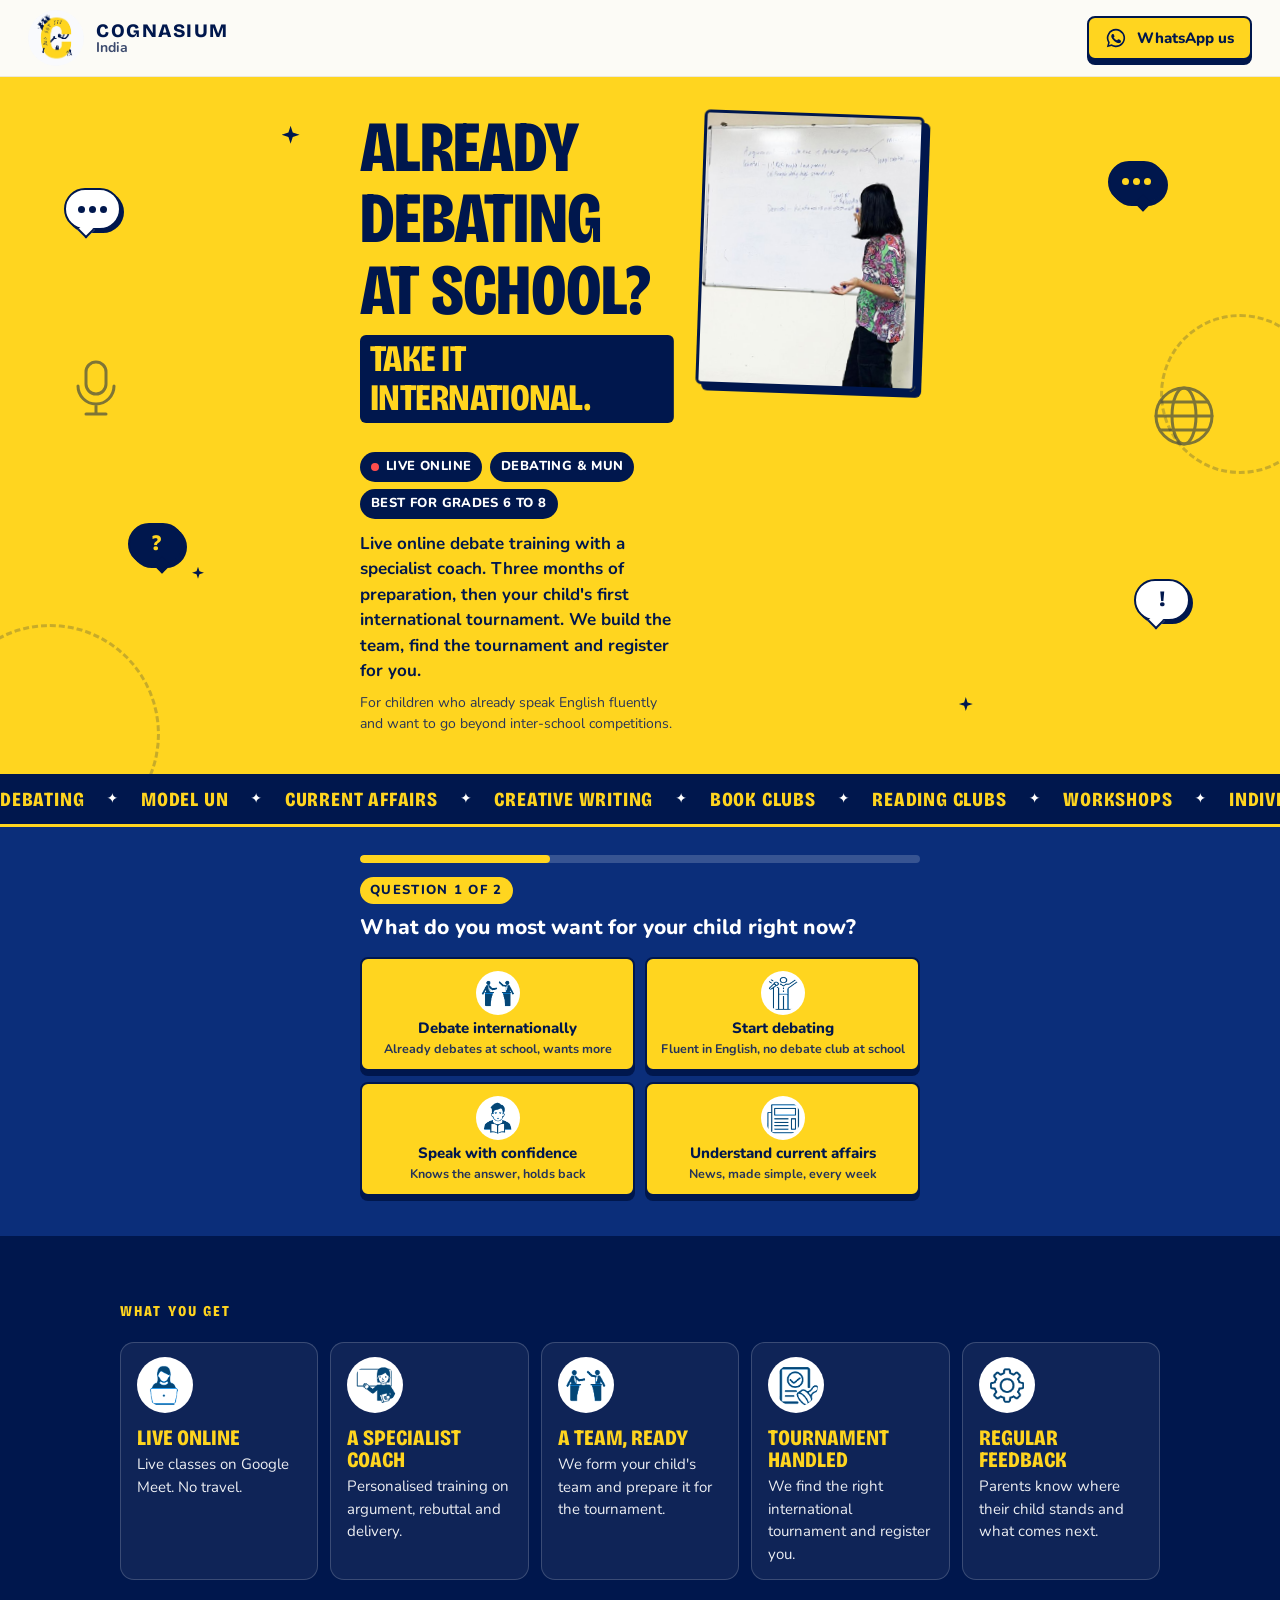
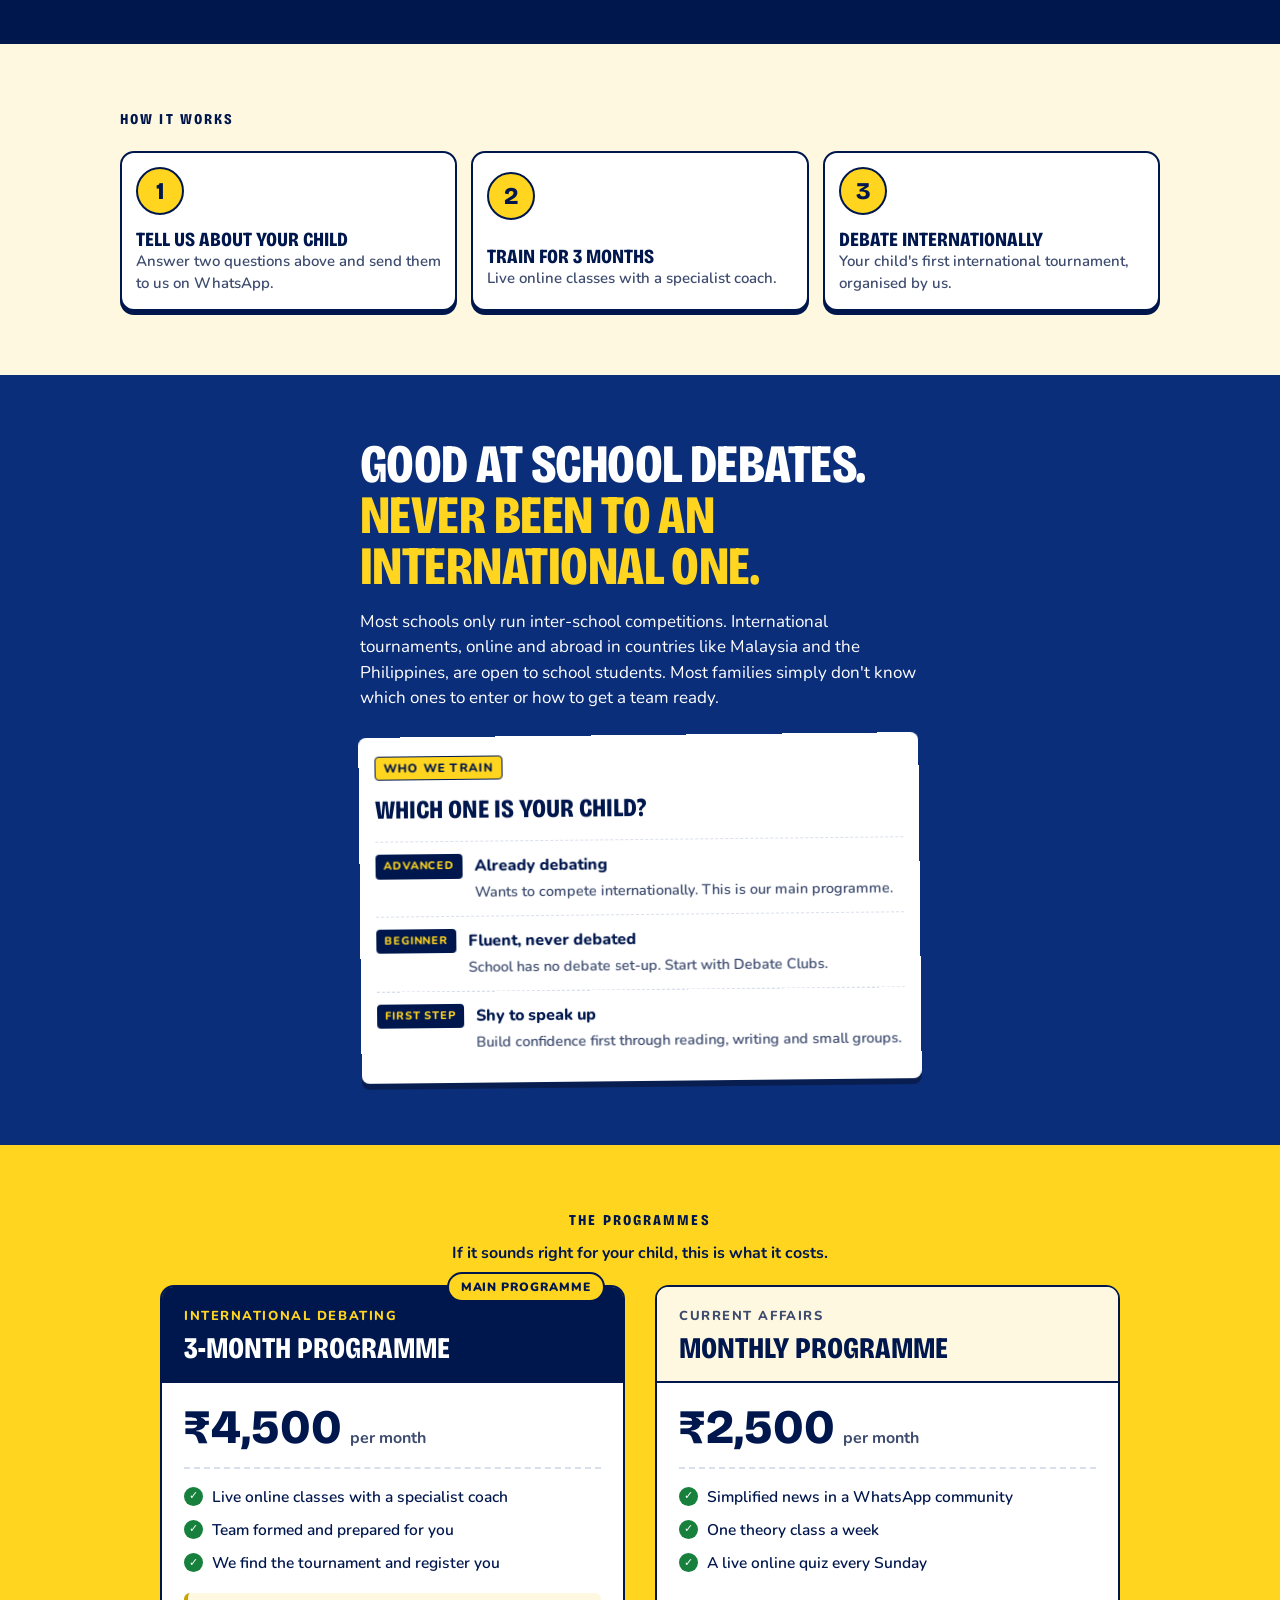
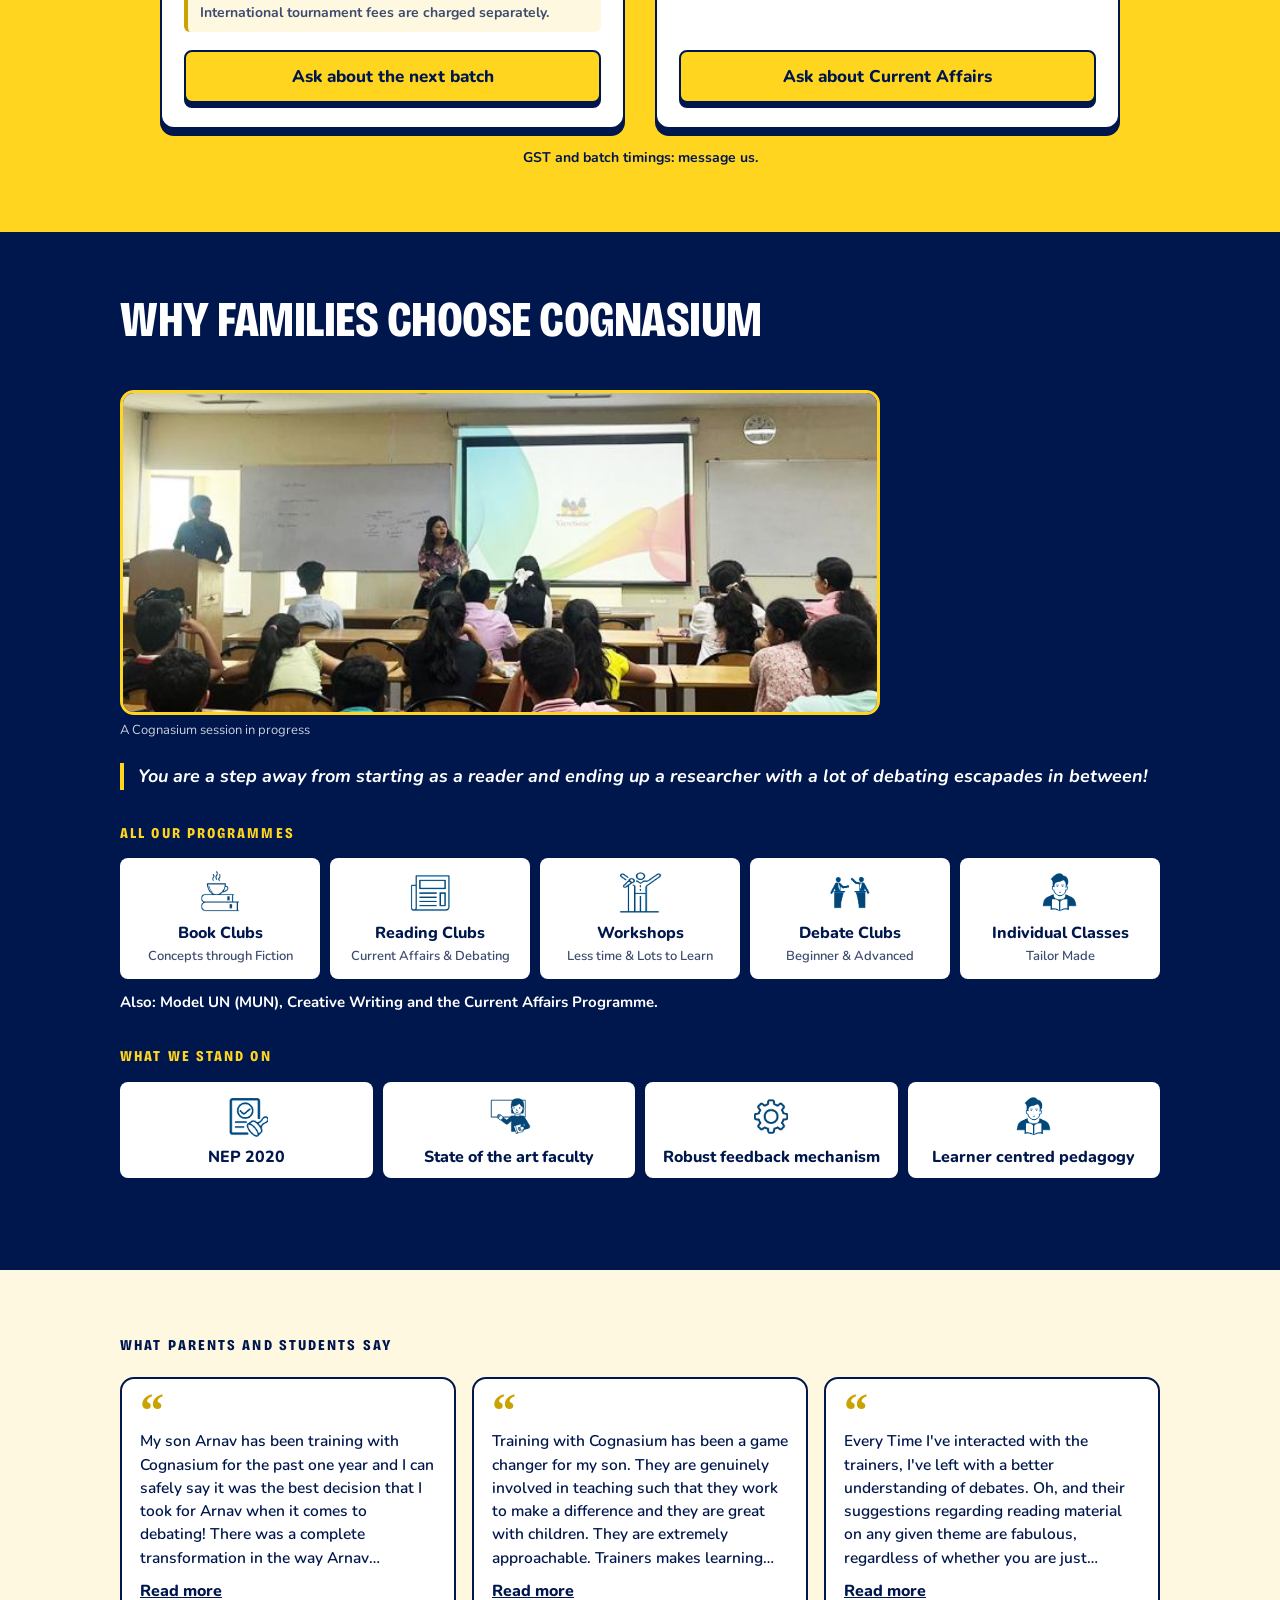
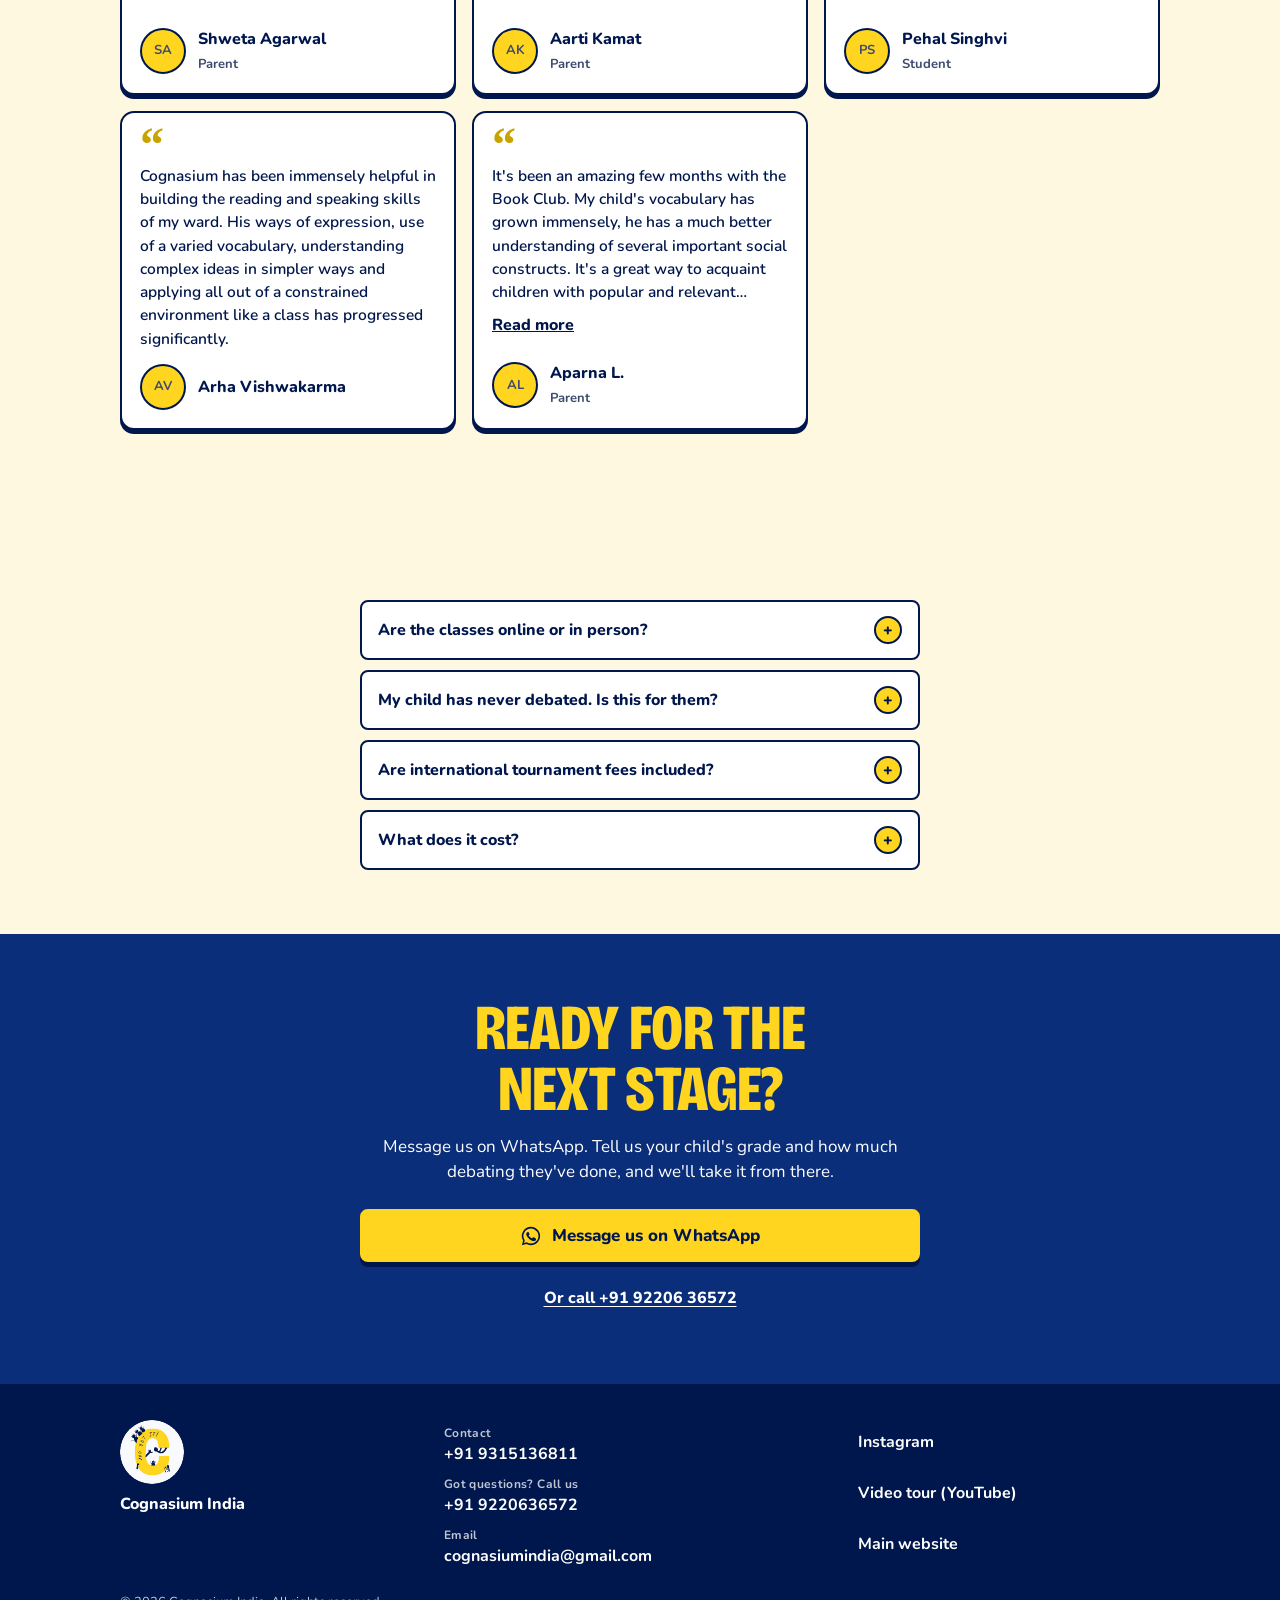
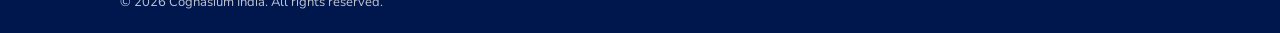
==== index.html @ d95dd029 "Cognasium India landing page (homepage for cognasiumindia.com) Plain HTML/CSS/vanilla JS single page" ====
<!DOCTYPE html>
<html lang="en-IN">
<head>
  <meta charset="utf-8">
  <meta name="viewport" content="width=device-width, initial-scale=1">
  <title>Debate Internationally | Live Online Debate Training | Cognasium India</title>
  <meta name="description" content="Live online debate training for school students with a specialist coach. Three months of preparation, then your child's first international tournament. Cognasium India.">

  <!-- INDEXING: this page is now the main homepage of cognasiumindia.com, so Google may index it.
       (If it ever goes back to being a separate ad-only page, change this to "noindex, follow".) -->
  <meta name="robots" content="index, follow">
  <link rel="canonical" href="https://cognasiumindia.com/">

  <!-- Open Graph (WhatsApp / Facebook link preview). Replace og-image.jpg with a final 1200x630 image. -->
  <meta property="og:type" content="website">
  <meta property="og:title" content="Already debating at school? Take it international. | Cognasium India">
  <meta property="og:description" content="Live online debate training with a specialist coach, then your child's first international tournament.">
  <meta property="og:image" content="https://cognasiumindia.com/assets/img/og-image.jpg">
  <meta property="og:url" content="https://cognasiumindia.com/">
  <meta property="og:locale" content="en_IN">
  <meta name="theme-color" content="#FFD51F">

  <link rel="icon" type="image/png" sizes="32x32" href="assets/favicon-32.png">
  <link rel="apple-touch-icon" href="assets/favicon-180.png">

  <link rel="preconnect" href="https://fonts.googleapis.com">
  <link rel="preconnect" href="https://fonts.gstatic.com" crossorigin>
  <link href="https://fonts.googleapis.com/css2?family=Bricolage+Grotesque:opsz,wdth,wght@12..96,75..100,700;12..96,75..100,800&family=Nunito:wght@500;700;800&display=swap" rel="stylesheet">
  <link rel="preload" as="image" href="assets/img/hero-coach.jpg">
  <link rel="stylesheet" href="css/styles.css">
  <link rel="stylesheet" href="css/animations.css">

  <!-- ============================================================
       TRACKING SCRIPTS GO HERE (Meta Pixel, Google Analytics / GTM).
       Nothing is installed yet. Paste the snippets here once you have the IDs.
       ============================================================ -->
</head>
<body>
  <svg width="0" height="0" style="position:absolute" aria-hidden="true"><symbol id="wa-path" viewBox="0 0 24 24"><path fill="currentColor" d="M12 2a10 10 0 0 0-8.6 15.1L2 22l5-1.3A10 10 0 1 0 12 2zm0 18.2c-1.5 0-3-.4-4.3-1.2l-.3-.2-3 .8.8-2.9-.2-.3A8.2 8.2 0 1 1 12 20.2zm4.5-6.1c-.2-.1-1.5-.7-1.7-.8-.2-.1-.4-.1-.6.1l-.8 1c-.1.2-.3.2-.5.1a6.7 6.7 0 0 1-3.3-2.9c-.2-.4.2-.4.7-1.3.1-.2 0-.3 0-.4l-.8-1.8c-.2-.5-.4-.4-.6-.4h-.5a1 1 0 0 0-.7.3 3 3 0 0 0-.9 2.2 5.2 5.2 0 0 0 1.1 2.7 11.8 11.8 0 0 0 4.5 4c1.7.7 2.3.8 3.2.6.5-.1 1.5-.6 1.7-1.2.2-.6.2-1.1.2-1.2-.1-.1-.3-.2-.5-.3z"/></symbol></svg>
  <a class="skip-link" href="#quiz">Skip to the questions</a>

  <!-- 1. HEADER -->
  <header class="site-header" id="site-header">
    <div class="header-inner">
      <a class="brand" href="#top" aria-label="Cognasium India, back to top">
        <img class="brand-logo" data-src-from="brand.logo" data-alt-from="brand.logoAlt" width="56" height="56" alt="">
        <span class="brand-text">
          <strong data-text="brand.wordmarkTop"></strong>
          <span data-text="brand.wordmarkBottom"></span>
        </span>
      </a>
      <a class="btn btn-3d btn-sm header-cta" id="header-wa" href="#" target="_blank" rel="noopener">
        <svg class="wa-ico" viewBox="0 0 24 24" aria-hidden="true"><use href="#wa-path"/></svg>
        <span>WhatsApp us</span>
      </a>
    </div>
    <div class="scroll-progress" aria-hidden="true"><i id="scroll-progress"></i></div>
  </header>

  <main id="top">
    <!-- 2. HERO -->
    <section class="hero band-yellow" aria-labelledby="hero-title">
      <!-- Decorative floating shapes (purely visual, hidden from screen readers) -->
      <div class="hero-deco" aria-hidden="true">
        <span class="bubble b1"><i></i><i></i><i></i></span>
        <span class="bubble b2 alt">?</span>
        <span class="bubble b3">!</span>
        <span class="bubble b4 alt"><i></i><i></i><i></i></span>
        <span class="ring r1"></span>
        <span class="ring r2"></span>
        <span class="spark s1"></span>
        <span class="spark s2"></span>
        <span class="spark s3"></span>
        <svg class="globe" viewBox="0 0 64 64"><circle cx="32" cy="32" r="28"/><ellipse cx="32" cy="32" rx="12" ry="28"/><path d="M4 32h56M8 18h48M8 46h48"/></svg>
        <svg class="mic" viewBox="0 0 64 64"><rect x="22" y="6" width="20" height="32" rx="10"/><path d="M14 30a18 18 0 0 0 36 0M32 48v10M22 58h20"/></svg>
      </div>
      <div class="wrap hero-grid">
        <div class="hero-copy">
          <h1 id="hero-title" class="display hero-title"></h1>
          <ul class="chips" id="hero-chips" aria-label="Key facts"></ul>
          <p class="hero-lead" data-text="hero.lead"></p>
          <p class="hero-small" data-text="hero.small"></p>
        </div>
        <figure class="hero-photo" id="hero-photo">
          <img data-src-from="hero.image" data-alt-from="hero.imageAlt" width="800" height="818" alt="">
        </figure>
      </div>
    </section>

    <!-- Moving ribbon of real Cognasium programmes -->
    <div class="marquee" aria-hidden="true"><div class="marquee-track" id="marquee-track"></div></div>

    <!-- 2b. QUESTION FLOW (+ optional countdown) -->
    <section class="quiz band-navy2 on-dark" id="quiz" aria-labelledby="quiz-q-title">
      <div class="wrap narrow">

        <!-- Countdown: only rendered when js/config.js has a future session -->
        <div class="session-card" id="session-card" hidden>
          <div class="session-head"><span class="dot" aria-hidden="true"></span><span id="session-head-text"></span></div>
          <div class="session-body">
            <div><span class="session-k">GRADES</span><strong class="display session-grades" id="session-grades"></strong></div>
            <div class="session-time">
              <strong class="display" id="session-label"></strong>
              <span class="seat-badge" id="session-seats" hidden></span>
            </div>
          </div>
          <div class="session-foot" aria-live="off">Booking closes in <b id="session-countdown"></b></div>
        </div>

        <div class="quiz-progress" aria-hidden="true">
          <span class="bar"><i id="quiz-bar"></i></span>
        </div>

        <div class="quiz-stage" id="quiz-stage">
          <!-- Step 1 -->
          <div class="quiz-step is-active" id="step-1" role="group" aria-labelledby="q1-title">
            <p class="eyebrow" id="q1-label"></p>
            <h2 class="quiz-title" id="q1-title"></h2>
            <div class="tile-grid tile-grid-2" id="q1-options"></div>
          </div>

          <!-- Step 2 -->
          <div class="quiz-step" id="step-2" role="group" aria-labelledby="q2-title" hidden>
            <p class="eyebrow" id="q2-label"></p>
            <h2 class="quiz-title" id="q2-title"></h2>
            <div class="tile-grid tile-grid-4" id="q2-options"></div>
            <p class="quiz-foot" id="q2-foot"></p>
            <button type="button" class="link-btn" id="q2-back">&larr; Back</button>
          </div>

          <!-- Result -->
          <div class="quiz-step" id="step-3" hidden>
            <div class="result-card" tabindex="-1" id="result-card">
              <div class="result-head"><span class="check" aria-hidden="true">&#10003;</span><span id="result-label"></span></div>
              <div class="result-body">
                <h2 class="display result-title" id="result-title"></h2>
                <p id="result-text"></p>
                <ul class="answer-chips" id="result-answers"></ul>
                <a class="btn btn-3d btn-shine btn-block" id="result-wa" href="#" target="_blank" rel="noopener">
                  <svg class="wa-ico" viewBox="0 0 24 24" aria-hidden="true"><use href="#wa-path"/></svg>
                  <span id="result-btn-text"></span>
                </a>
                <button type="button" class="link-btn dark" id="quiz-restart"></button>
              </div>
            </div>
          </div>
        </div>
      </div>
    </section>

    <!-- 3. WHAT YOU GET -->
    <section class="band-navy on-dark section" aria-labelledby="wyg-title">
      <div class="wrap">
        <h2 class="section-label" id="wyg-title" data-text="whatYouGet.heading"></h2>
        <div class="wyg-grid" id="wyg-cards"></div>
      </div>
    </section>

    <!-- 3b. HOW IT WORKS -->
    <section class="band-cream section" aria-labelledby="how-title">
      <div class="wrap">
        <h2 class="section-label" id="how-title" data-text="howItWorks.heading"></h2>
        <ol class="steps" id="how-steps"></ol>
      </div>
    </section>

    <!-- 3c. PROBLEM + WHO WE TRAIN / SAMPLE FEEDBACK -->
    <section class="band-navy2 on-dark section" aria-labelledby="problem-title">
      <div class="wrap narrow">
        <h2 class="display problem-title" id="problem-title"></h2>
        <p class="problem-text" data-text="problem.text"></p>
        <article class="paper-card" id="who-card"></article>
        <article class="paper-card" id="sample-card" hidden></article>
      </div>
    </section>

    <!-- 3d. PROGRAMMES / PRICING -->
    <section class="band-yellow section" id="pricing" aria-labelledby="pricing-title" hidden>
      <div class="wrap">
        <h2 class="section-label" id="pricing-title" data-text="pricing.label"></h2>
        <p class="section-intro" data-text="pricing.intro"></p>
        <div class="price-grid" id="price-grid"></div>
        <p class="fine" data-text="pricing.footnote"></p>
      </div>
    </section>

    <!-- 3e. SOCIAL PROOF -->
    <section class="band-navy on-dark section" aria-labelledby="proof-title">
      <div class="wrap">
        <h2 class="display proof-title" id="proof-title" data-text="proof.heading"></h2>
        <dl class="stats" id="stats" hidden></dl>

        <figure class="proof-photo">
          <img data-src-from="proof.photo" data-alt-from="proof.photoAlt" loading="lazy" width="647" height="506" alt="">
          <figcaption data-text="proof.photoCaption"></figcaption>
        </figure>

        <p class="tagline" data-text="proof.tagline"></p>

        <h3 class="sub-label" data-text="proof.programmesHeading"></h3>
        <ul class="logo-grid" id="programmes"></ul>
        <p class="verticals" data-text="proof.verticalsLine"></p>

        <h3 class="sub-label" data-text="proof.pillarsHeading"></h3>
        <ul class="logo-grid pillars" id="pillars"></ul>

        <div class="coach-grid" id="coaches" hidden></div>
      </div>
    </section>

    <!-- 3f. TESTIMONIALS -->
    <section class="band-cream section" aria-labelledby="t-title">
      <div class="wrap">
        <h2 class="section-label" id="t-title" data-text="testimonials.heading"></h2>
        <div class="t-grid" id="testimonials"></div>
      </div>
    </section>

    <!-- 3g. FAQ -->
    <section class="band-cream section faq-section" aria-labelledby="faq-title">
      <div class="wrap narrow">
        <h2 class="section-label" id="faq-title" data-text="faq.heading"></h2>
        <div class="faq" id="faq"></div>
      </div>
    </section>

    <!-- 3h. FINAL CTA -->
    <section class="band-navy2 on-dark section final" aria-labelledby="final-title">
      <div class="wrap narrow center">
        <h2 class="display final-title" id="final-title"></h2>
        <p data-text="finalCta.text"></p>
        <div class="cta-pulse">
        <a class="btn btn-3d btn-block btn-shine" id="final-wa" href="#" target="_blank" rel="noopener">
          <svg class="wa-ico" viewBox="0 0 24 24" aria-hidden="true"><use href="#wa-path"/></svg>
          <span data-text="finalCta.button"></span>
        </a>
        </div>
        <a class="call-link" id="final-call" href="#"></a>
      </div>
    </section>
  </main>

  <!-- 4. FOOTER -->
  <footer class="site-footer on-dark">
    <div class="wrap footer-grid">
      <div>
        <img class="footer-logo" data-src-from="brand.logo" data-alt-from="brand.logoAlt" loading="lazy" width="64" height="64" alt="">
        <p class="footer-name" data-text="brand.name"></p>
      </div>
      <ul class="footer-list" id="footer-contacts"></ul>
      <ul class="footer-list" id="footer-social"></ul>
    </div>
    <p class="wrap copyright" id="copyright"></p>
  </footer>

  <!-- Sticky WhatsApp bar (mobile) -->
  <div class="sticky-wa" id="sticky-wa">
    <div class="sticky-copy"><strong data-text="whatsapp.stickyLabel"></strong><span data-text="whatsapp.stickyNote"></span></div>
    <a class="btn btn-3d btn-sm btn-wa" id="sticky-wa-btn" href="#" target="_blank" rel="noopener" aria-label="Chat with Cognasium on WhatsApp">
      <svg class="wa-ico" viewBox="0 0 24 24" aria-hidden="true"><use href="#wa-path"/></svg>
      <span>WhatsApp</span>
    </a>
  </div>

  <noscript>
    <p class="noscript">Please message Cognasium India on WhatsApp: <a href="https://wa.me/919220636572">+91 92206 36572</a></p>
  </noscript>

  <script src="js/config.js"></script>
  <script src="js/main.js" defer></script>
</body>
</html>
---- css/styles.css ----
/* =====================================================================
   Cognasium India landing page
   Colours: sampled from the Cognasium logo (yellow + navy on white).
   Contrast checks (WCAG AA, normal text needs 4.5:1):
     navy #00174D on yellow #FFD51F  ≈ 12.9:1
     navy on white / cream           ≈ 16.5:1 / 15.9:1
     white on navy #00174D           ≈ 16.5:1
     white on navy-2 #0B2E7A         ≈ 11.6:1
     yellow on navy-2                ≈ 9.0:1
     muted #3D4B6E on white          ≈ 8.9:1
   ===================================================================== */
:root {
  --c-yellow: #FFD51F;
  --c-yellow-dark: #C9A300;
  --c-navy: #00174D;
  --c-navy-2: #0B2E7A;
  --c-cream: #FFF8E1;
  --c-card: #FFFFFF;
  --c-border: #D9DFEC;
  --c-text: #00174D;
  --c-muted: #3D4B6E;
  --c-success: #16803C;
  --c-focus: #00174D;

  --f-display: "Bricolage Grotesque", "Arial Narrow", system-ui, sans-serif;
  --f-body: "Nunito", system-ui, -apple-system, "Segoe UI", sans-serif;

  --r-sm: 8px;
  --r-md: 14px;
  --edge: 5px;            /* depth of the 3D bottom edge */
  --wrap: 1080px;
  --narrow: 560px;
  --sticky-h: 72px;
}

*, *::before, *::after { box-sizing: border-box; }
html { scroll-behavior: smooth; -webkit-text-size-adjust: 100%; }
body {
  margin: 0;
  font-family: var(--f-body);
  font-size: 16px;
  line-height: 1.5;
  color: var(--c-text);
  background: var(--c-card);
  padding-bottom: var(--sticky-h);
}
img { max-width: 100%; height: auto; display: block; }
h1, h2, h3, p { margin: 0; }
ul, ol { margin: 0; padding: 0; list-style: none; }
a { color: inherit; }

.wrap { width: 100%; max-width: var(--wrap); margin: 0 auto; padding: 0 20px; }
.narrow { max-width: calc(var(--narrow) + 40px); }
.center { text-align: center; }
.section { padding: 48px 0; }

.display {
  font-family: var(--f-display);
  font-weight: 800;
  font-stretch: 78%;
  text-transform: uppercase;
  line-height: .95;
  letter-spacing: -.01em;
}

.on-dark { color: #fff; --c-focus: var(--c-yellow); }
.band-yellow { background: var(--c-yellow); color: var(--c-navy); }
.band-navy { background: var(--c-navy); }
.band-navy2 { background: var(--c-navy-2); }
.band-cream { background: var(--c-cream); }

.skip-link {
  position: absolute; left: -999px; top: 8px; z-index: 100;
  background: var(--c-navy); color: #fff; padding: 10px 14px; border-radius: var(--r-sm);
}
.skip-link:focus { left: 8px; }

/* Visible focus ring everywhere */
:focus-visible { outline: 3px solid var(--c-focus); outline-offset: 3px; border-radius: 6px; }

/* ---------- Header (sticky, logo pushed left, bigger logo) ---------- */
.site-header {
  position: sticky; top: 0; z-index: 60;
  background: rgba(252,251,246,.94);
  -webkit-backdrop-filter: saturate(1.4) blur(8px); backdrop-filter: saturate(1.4) blur(8px);
  border-bottom: 1px solid #ECE8DA;
  transition: box-shadow .25s ease;
}
.site-header.scrolled { box-shadow: 0 6px 20px rgba(0,23,77,.12); }
.header-inner {
  height: 76px; display: flex; align-items: center; justify-content: space-between; gap: 12px;
  max-width: 1360px; margin: 0 auto; padding: 0 16px;
  transition: height .25s ease;
}
.site-header.scrolled .header-inner { height: 62px; }
.brand { display: inline-flex; align-items: center; gap: 12px; text-decoration: none; min-height: 44px; }
.brand-logo { width: 56px; height: 56px; border-radius: 50%; transition: width .25s ease, height .25s ease; }
.site-header.scrolled .brand-logo { width: 46px; height: 46px; }
.brand:hover .brand-logo { animation: wiggle .6s ease; }
@keyframes wiggle { 0%,100% { transform: rotate(0); } 25% { transform: rotate(-12deg) scale(1.06); } 60% { transform: rotate(8deg); } }
.brand-text { display: flex; flex-direction: column; line-height: 1.05; }
.brand-text strong { font-family: var(--f-display); font-weight: 800; letter-spacing: .08em; font-size: 19px; }
.brand-text span { font-size: 14px; color: var(--c-muted); font-weight: 700; }
.site-header .header-cta { display: none; white-space: nowrap; }
.scroll-progress { position: absolute; left: 0; right: 0; bottom: -1px; height: 3px; }
.scroll-progress i { display: block; height: 100%; width: 100%; background: linear-gradient(90deg, var(--c-yellow), #FFB800); transform-origin: 0 50%; transform: scaleX(0); }
@media (min-width: 600px) { .header-inner { padding: 0 28px; } .site-header .header-cta { display: inline-flex; } }

/* ---------- Hero ---------- */
.hero { padding: 28px 0 32px; position: relative; overflow: hidden; isolation: isolate; }
.hero-grid { display: grid; gap: 22px; grid-template-columns: 1fr; max-width: calc(var(--narrow) + 40px); }
.hero-title { font-size: clamp(44px, 12vw, 72px); color: var(--c-navy); }
.hero-title .accent { display: inline-block; margin-top: 8px; background: var(--c-navy); color: var(--c-yellow); padding: 4px 10px 6px; font-size: .52em; line-height: 1.05; border-radius: 6px; }
.chips { display: flex; flex-wrap: wrap; gap: 8px; margin: 18px 0 12px; }
.chips li {
  background: var(--c-navy); color: #fff; font-weight: 800; font-size: 13px; letter-spacing: .03em;
  padding: 5px 11px; border-radius: 999px;
}
.hero-lead { font-size: 17px; font-weight: 700; max-width: 40ch; }
.hero-small { margin-top: 8px; font-size: 14px; color: #2A3557; max-width: 46ch; }
.hero-photo { margin: 0; order: -1; justify-self: end; width: 44%; max-width: 190px; transform: rotate(2deg); }
.hero-photo img {
  border: 3px solid var(--c-navy); border-radius: 6px;
  box-shadow: 6px 6px 0 var(--c-navy);
  aspect-ratio: 4 / 5; object-fit: cover; width: 100%;
}
.hero-grid { position: relative; }
@media (max-width: 599px) {
  .hero-photo { position: absolute; right: 20px; top: 0; width: 34%; }
  .hero-title { max-width: 62%; }
}

/* ---------- Buttons: 3D push effect (CSS only) ---------- */
.btn {
  --btn-bg: var(--c-yellow);
  --btn-fg: var(--c-navy);
  --btn-edge: var(--c-navy);
  position: relative; overflow: hidden;
  display: inline-flex; align-items: center; justify-content: center; gap: 10px;
  min-height: 52px; padding: 12px 22px;
  font-family: var(--f-body); font-weight: 800; font-size: 17px; text-decoration: none;
  color: var(--btn-fg); background: var(--btn-bg);
  border: 2.5px solid var(--btn-edge); border-radius: var(--r-sm);
  cursor: pointer; user-select: none; -webkit-tap-highlight-color: transparent;
}
.btn-3d {
  box-shadow: 0 var(--edge) 0 var(--btn-edge);
  transform: translateY(0);
  transition: transform .09s ease-out, box-shadow .09s ease-out, background-color .15s;
}
.btn-3d:hover { transform: translateY(-2px); box-shadow: 0 calc(var(--edge) + 2px) 0 var(--btn-edge); }
.btn-3d:active { transform: translateY(var(--edge)); box-shadow: 0 0 0 var(--btn-edge); }
.btn-block { width: 100%; }
.btn-sm { min-height: 44px; padding: 8px 16px; font-size: 15px; }
/* WhatsApp-green variant (dark green text on WhatsApp green ≈ 8.6:1, passes AA) */
.btn-wa { --btn-bg: #25D366; --btn-fg: #052E16; --btn-edge: #0E6B34; gap: 8px; }
.btn-wa:hover { background: #2EE072; }
.btn-wa .wa-ico { color: #052E16; width: 22px; height: 22px; }
.wa-ico { width: 22px; height: 22px; flex: none; fill: currentColor; color: var(--c-navy); }

/* Looping shine on the main hero button */
.btn-shine::after {
  content: ""; position: absolute; top: -20%; bottom: -20%; width: 40%; left: -60%;
  background: linear-gradient(100deg, transparent, rgba(255,255,255,.65), transparent);
  transform: skewX(-18deg);
  animation: shine 3.2s ease-in-out infinite;
  pointer-events: none;
}
@keyframes shine { 0%, 55% { left: -60%; } 85%, 100% { left: 130%; } }

.link-btn {
  background: none; border: 0; padding: 10px 4px; min-height: 44px;
  font: inherit; font-weight: 800; color: #fff; text-decoration: underline; text-underline-offset: 3px; cursor: pointer;
}
.link-btn.dark { color: var(--c-navy); display: block; margin: 10px auto 0; }

/* ---------- Session / countdown card ---------- */
.session-card {
  background: #fff; color: var(--c-navy); border: 2.5px solid var(--c-navy); border-radius: var(--r-sm);
  box-shadow: 0 6px 0 rgba(0,0,0,.35); overflow: hidden; margin-bottom: 26px;
}
.session-head { background: var(--c-navy); color: #fff; font-weight: 800; font-size: 14px; letter-spacing: .04em; padding: 8px 14px; display: flex; align-items: center; gap: 8px; }
.dot { width: 10px; height: 10px; border-radius: 50%; background: #2BD46A; box-shadow: 0 0 0 0 rgba(43,212,106,.6); animation: pulse 1.8s infinite; }
@keyframes pulse { 70% { box-shadow: 0 0 0 8px rgba(43,212,106,0); } 100% { box-shadow: 0 0 0 0 rgba(43,212,106,0); } }
.session-body { display: flex; justify-content: space-between; align-items: center; padding: 12px 14px; gap: 12px; }
.session-k { display: block; font-size: 12px; font-weight: 800; letter-spacing: .08em; color: var(--c-muted); }
.session-grades { font-size: 22px; }
.session-time { text-align: right; }
.session-time strong { font-size: clamp(26px, 7vw, 36px); display: block; }
.seat-badge { display: inline-block; margin-top: 4px; background: #B3132B; color: #fff; font-size: 12px; font-weight: 800; padding: 2px 8px; border-radius: 4px; }
.session-foot { border-top: 2px dashed var(--c-border); background: #FFF6D6; padding: 10px 14px; font-size: 15px; font-weight: 700; }
.session-foot b { color: #B3132B; font-variant-numeric: tabular-nums; }

/* ---------- Quiz ---------- */
.quiz { padding: 28px 0 40px; }
.quiz-progress { margin-bottom: 14px; }
.bar { display: block; height: 8px; background: rgba(255,255,255,.18); border-radius: 99px; overflow: hidden; }
.bar i { display: block; height: 100%; width: 50%; background: var(--c-yellow); border-radius: 99px; transition: width .45s cubic-bezier(.2,.8,.2,1); }
.eyebrow {
  display: inline-block; font-weight: 800; font-size: 13px; letter-spacing: .1em;
  background: var(--c-yellow); color: var(--c-navy); padding: 4px 10px; border-radius: 999px; margin-bottom: 10px;
}
.quiz-title { font-size: 21px; font-weight: 800; line-height: 1.25; margin-bottom: 16px; }
.quiz-step { animation: stepIn .35s cubic-bezier(.2,.8,.2,1); }
@keyframes stepIn { from { opacity: 0; transform: translateX(24px); } to { opacity: 1; transform: none; } }
.quiz-foot { margin-top: 18px; font-size: 14px; opacity: .9; }

.tile-grid { display: grid; gap: 12px 10px; }
.tile-grid-2 { grid-template-columns: 1fr 1fr; }
.tile-grid-4 { grid-template-columns: repeat(4, 1fr); }

.tile {
  --btn-edge: var(--c-navy);
  position: relative; width: 100%; min-height: 64px;
  display: flex; flex-direction: column; align-items: center; justify-content: center; gap: 4px;
  text-align: center; padding: 12px 8px;
  background: var(--c-yellow); color: var(--c-navy);
  border: 2.5px solid var(--c-navy); border-radius: var(--r-sm);
  box-shadow: 0 var(--edge) 0 var(--c-navy);
  font-family: var(--f-body); cursor: pointer; -webkit-tap-highlight-color: transparent;
  transition: transform .08s ease-out, box-shadow .08s ease-out, background-color .15s, color .15s;
}
.tile:hover { transform: translateY(-2px); box-shadow: 0 calc(var(--edge) + 2px) 0 var(--c-navy); background: #FFE04F; }
.tile:active { transform: translateY(var(--edge)); box-shadow: 0 0 0 var(--c-navy); }
.tile img { width: 44px; height: 44px; border-radius: 50%; background: #fff; padding: 4px; }
.tile-title { font-weight: 800; font-size: 15px; line-height: 1.2; }
.tile-sub { font-size: 12.5px; font-weight: 700; line-height: 1.25; color: #263459; }
.tile-k { font-size: 12px; font-weight: 800; letter-spacing: .08em; }
.tile-n { font-family: var(--f-display); font-weight: 800; font-stretch: 78%; font-size: 30px; line-height: .9; }
.tile[aria-pressed="true"] {
  background: var(--c-navy); color: var(--c-yellow); border-color: var(--c-yellow);
  box-shadow: 0 2px 0 var(--c-yellow); transform: translateY(3px);
  animation: pop .28s ease-out;
}
.tile[aria-pressed="true"] .tile-sub { color: #fff; }
.tile[aria-pressed="true"]::after {
  content: "✓"; position: absolute; top: -10px; right: -8px; width: 26px; height: 26px; border-radius: 50%;
  background: #2BD46A; color: var(--c-navy); font-weight: 900; font-size: 15px; line-height: 26px;
  border: 2px solid var(--c-navy); animation: pop .3s ease-out;
}
@keyframes pop { 0% { transform: scale(.85); } 60% { transform: scale(1.06); } 100% { transform: scale(1); } }

.result-card {
  background: #fff; color: var(--c-navy); border: 2.5px solid var(--c-navy); border-radius: var(--r-sm);
  box-shadow: 0 6px 0 rgba(0,0,0,.35); overflow: hidden; outline: none;
  animation: stepIn .35s ease-out;
}
.result-head { background: var(--c-navy); color: #fff; font-weight: 800; font-size: 14px; letter-spacing: .06em; padding: 8px 14px; display: flex; align-items: center; gap: 8px; }
.check { width: 20px; height: 20px; border-radius: 50%; background: #2BD46A; color: var(--c-navy); display: grid; place-items: center; font-size: 12px; }
.result-body { padding: 18px 16px 14px; }
.result-title { font-size: clamp(30px, 8vw, 40px); margin-bottom: 10px; }
.result-body p { font-weight: 600; }
.answer-chips { display: flex; flex-wrap: wrap; gap: 8px; margin: 14px 0 22px; }
.answer-chips li { background: var(--c-cream); border: 1.5px solid var(--c-navy); border-radius: 999px; padding: 4px 10px; font-size: 13px; font-weight: 800; }

/* ---------- Section labels ---------- */
.section-label {
  font-family: var(--f-display); font-weight: 800; font-stretch: 78%; text-transform: uppercase;
  font-size: 15px; letter-spacing: .14em; margin-bottom: 20px; opacity: .95;
}
.on-dark .section-label { color: var(--c-yellow); }
.section-intro { font-weight: 700; margin: -10px 0 20px; }
.sub-label { font-family: var(--f-display); font-weight: 800; font-stretch: 78%; font-size: 15px; letter-spacing: .14em; color: var(--c-yellow); margin: 32px 0 14px; }

/* ---------- What you get ---------- */
.wyg-grid { display: grid; grid-template-columns: 1fr; gap: 12px; }
.wyg-card {
  display: grid; grid-template-columns: 56px 1fr; gap: 14px; align-items: center;
  background: rgba(255,255,255,.06); border: 1.5px solid rgba(255,255,255,.18); border-radius: var(--r-md);
  padding: 14px 16px;
}
.wyg-card img { width: 56px; height: 56px; border-radius: 50%; background: #fff; padding: 6px; }
.wyg-card h3 { font-family: var(--f-display); font-weight: 800; font-stretch: 78%; font-size: 22px; line-height: 1; color: var(--c-yellow); margin-bottom: 4px; }
.wyg-card p { font-size: 15px; opacity: .92; }

/* ---------- How it works ---------- */
.steps { display: grid; gap: 14px; counter-reset: s; }
.steps li { display: grid; grid-template-columns: 48px 1fr; gap: 14px; align-items: center; background: #fff; border: 2px solid var(--c-navy); border-radius: var(--r-md); padding: 14px; box-shadow: 0 4px 0 var(--c-navy); }
.steps li::before {
  counter-increment: s; content: counter(s);
  width: 48px; height: 48px; border-radius: 50%; display: grid; place-items: center;
  background: var(--c-yellow); border: 2px solid var(--c-navy);
  font-family: var(--f-display); font-weight: 800; font-size: 24px;
}
.steps h3 { font-family: var(--f-display); font-weight: 800; font-stretch: 78%; font-size: 20px; line-height: 1.05; }
.steps p { font-size: 15px; color: var(--c-muted); font-weight: 600; }

/* ---------- Problem + paper cards ---------- */
.problem-title { font-size: clamp(34px, 9vw, 54px); color: #fff; }
.problem-title .accent { color: var(--c-yellow); display: block; }
.problem-text { margin: 16px 0 24px; font-size: 17px; opacity: .95; }
.paper-card {
  background: #fff; color: var(--c-navy); border-radius: var(--r-sm); padding: 18px 16px;
  box-shadow: 0 6px 0 rgba(0,0,0,.35); transform: rotate(-.6deg); margin-top: 18px;
}
.paper-card .paper-label { display: inline-block; font-size: 12px; font-weight: 800; letter-spacing: .1em; background: var(--c-yellow); border: 1.5px solid var(--c-navy); padding: 2px 8px; border-radius: 4px; }
.paper-card h3 { font-family: var(--f-display); font-weight: 800; font-stretch: 78%; font-size: 26px; text-transform: uppercase; margin: 10px 0 12px; }
.who-row { display: grid; grid-template-columns: auto 1fr; gap: 4px 12px; padding: 12px 0; border-top: 1.5px dashed var(--c-border); }
.who-row .tag { grid-row: span 2; align-self: start; font-size: 11px; font-weight: 800; letter-spacing: .08em; background: var(--c-navy); color: var(--c-yellow); padding: 4px 8px; border-radius: 4px; }
.who-row strong { font-weight: 800; }
.who-row span { font-size: 14.5px; color: var(--c-muted); font-weight: 600; }
.score-row { display: flex; justify-content: space-between; align-items: center; padding: 8px 0; border-top: 1.5px dashed var(--c-border); font-weight: 700; }
.score-dots { display: inline-flex; gap: 4px; }
.score-dots i { width: 12px; height: 12px; border-radius: 50%; border: 2px solid var(--c-navy); }
.score-dots i.on { background: var(--c-yellow); }

/* ---------- Pricing ---------- */
#pricing .section-label, #pricing .section-intro, #pricing .fine { text-align: center; }
.price-grid { display: grid; gap: 30px; max-width: 960px; margin: 0 auto; }
.price-card {
  position: relative; display: flex; flex-direction: column;
  background: #fff; color: var(--c-navy); border: 2.5px solid var(--c-navy); border-radius: var(--r-md);
  box-shadow: 0 7px 0 var(--c-navy);
}
/* coloured header band: navy for the main programme, cream for the other */
.price-head { padding: 20px 22px 18px; background: var(--c-cream); border-bottom: 2.5px solid var(--c-navy); border-radius: 11px 11px 0 0; }
.price-card.featured .price-head { background: var(--c-navy); color: #fff; }
.price-card.featured .price-name { color: var(--c-yellow); }
.price-name { font-size: 13px; font-weight: 800; letter-spacing: .12em; color: var(--c-muted); }
.price-big { font-family: var(--f-display); font-weight: 800; font-stretch: 78%; font-size: 30px; line-height: 1; margin-top: 6px; text-transform: uppercase; }
.price-body { flex: 1; display: flex; flex-direction: column; padding: 20px 22px 24px; }
.price-row { display: flex; align-items: baseline; flex-wrap: wrap; gap: 4px 8px; padding-bottom: 16px; border-bottom: 2px dashed var(--c-border); }
.price-amount { font-family: var(--f-display); font-weight: 800; font-size: 48px; line-height: 1; }
.price-per { font-weight: 700; color: var(--c-muted); }
.price-points { flex: 1 0 auto; margin: 16px 0 18px; display: grid; gap: 10px; align-content: start; }
.price-points li { position: relative; padding-left: 28px; font-weight: 600; font-size: 15.5px; }
.price-points li::before { content: "✓"; position: absolute; left: 0; top: 0; width: 19px; height: 19px; border-radius: 50%; background: var(--c-success); color: #fff; font-size: 11px; display: grid; place-items: center; font-weight: 900; margin-top: 2px; }
.price-note { margin: 0 0 18px; font-size: 14px; font-weight: 700; color: var(--c-muted); background: var(--c-cream); border-left: 4px solid var(--c-yellow-dark); border-radius: 6px; padding: 9px 12px; }
.price-body .btn { margin-top: auto; }
.price-badge {
  position: absolute; top: -15px; right: 18px; z-index: 2;
  background: var(--c-yellow); color: var(--c-navy); border: 2px solid var(--c-navy);
  font-size: 12px; font-weight: 900; letter-spacing: .08em; padding: 4px 12px; border-radius: 999px;
  box-shadow: 0 3px 0 var(--c-navy);
}
.bar i { width: 34%; }
.proof-photo { max-width: 760px; }
.fine { margin-top: 18px; font-size: 14px; font-weight: 700; }

/* ---------- Social proof ---------- */
.proof-title { font-size: clamp(32px, 8vw, 50px); color: #fff; margin-bottom: 22px; }
.stats { display: grid; grid-template-columns: 1fr 1fr; gap: 12px; margin-bottom: 24px; }
.stats div { background: rgba(255,255,255,.06); border: 1.5px solid rgba(255,255,255,.18); border-radius: var(--r-md); padding: 14px; }
.stats dt { font-size: 13px; font-weight: 700; opacity: .85; order: 2; }
.stats dd { margin: 0; font-family: var(--f-display); font-weight: 800; font-size: 40px; color: var(--c-yellow); line-height: 1; }
.stats div { display: flex; flex-direction: column-reverse; }
.proof-photo { margin: 0; }
.proof-photo img { border-radius: var(--r-md); border: 3px solid var(--c-yellow); width: 100%; aspect-ratio: 16 / 10; object-fit: cover; }
.proof-photo figcaption { font-size: 13px; opacity: .8; margin-top: 6px; }
.tagline { margin-top: 22px; font-size: 18px; font-weight: 700; font-style: italic; border-left: 4px solid var(--c-yellow); padding-left: 14px; }
.logo-grid { display: grid; grid-template-columns: repeat(2, 1fr); gap: 10px; }
.logo-grid li { background: #fff; color: var(--c-navy); border-radius: var(--r-sm); padding: 12px; display: grid; grid-template-columns: 44px 1fr; gap: 10px; align-items: center; }
.logo-grid img { width: 44px; height: 44px; }
.logo-grid strong { display: block; font-weight: 800; line-height: 1.15; }
.logo-grid span { font-size: 13px; color: var(--c-muted); font-weight: 600; }
.verticals { margin-top: 12px; font-weight: 700; font-size: 15px; opacity: .92; }
.coach-grid { display: grid; grid-template-columns: 1fr 1fr; gap: 12px; margin-top: 28px; }
.coach-card { background: #fff; color: var(--c-navy); border-radius: var(--r-md); overflow: hidden; }
.coach-card img { aspect-ratio: 1; object-fit: cover; width: 100%; }
.coach-card div { padding: 10px 12px; }

/* ---------- Testimonials ---------- */
.t-grid { display: grid; gap: 16px; }
.t-card { background: #fff; border: 2px solid var(--c-navy); border-radius: var(--r-md); padding: 18px; box-shadow: 0 4px 0 var(--c-navy); }
.t-card blockquote { margin: 0; font-size: 15.5px; font-weight: 600; }
.t-card blockquote::before { content: "\201C"; display: block; font-family: Georgia, serif; font-size: 48px; line-height: .6; color: var(--c-yellow-dark); margin-bottom: 4px; }
.t-person { display: flex; align-items: center; gap: 12px; margin-top: 14px; }
.t-avatar { width: 46px; height: 46px; border-radius: 50%; flex: none; background: var(--c-yellow); border: 2px solid var(--c-navy); display: grid; place-items: center; font-weight: 900; font-size: 16px; object-fit: cover; }
.t-person strong { display: block; font-weight: 800; }
.t-person span { font-size: 13px; color: var(--c-muted); font-weight: 700; }
.t-more { display: none; }
.t-card.clamped blockquote p { display: -webkit-box; -webkit-line-clamp: 6; -webkit-box-orient: vertical; overflow: hidden; }
.t-toggle { background: none; border: 0; padding: 8px 0; min-height: 44px; font: inherit; font-weight: 800; color: var(--c-navy); text-decoration: underline; cursor: pointer; }

/* ---------- FAQ accordion ---------- */
.faq-section { padding-top: 8px; }
.faq { display: grid; gap: 10px; }
.faq-item { background: #fff; border: 2px solid var(--c-navy); border-radius: var(--r-sm); overflow: hidden; }
.faq-q {
  width: 100%; min-height: 56px; display: flex; justify-content: space-between; align-items: center; gap: 12px;
  background: none; border: 0; padding: 14px 16px; text-align: left; cursor: pointer;
  font: inherit; font-weight: 800; font-size: 16px; color: var(--c-navy);
}
.faq-q .pm { flex: none; width: 28px; height: 28px; border-radius: 50%; background: var(--c-yellow); border: 2px solid var(--c-navy); display: grid; place-items: center; font-weight: 900; transition: transform .25s; }
.faq-q[aria-expanded="true"] .pm { transform: rotate(45deg); }
.faq-a { display: grid; grid-template-rows: 0fr; transition: grid-template-rows .3s ease; }
.faq-a > div { overflow: hidden; }
.faq-a p { padding: 0 16px 16px; color: var(--c-muted); font-weight: 600; }
.faq-q[aria-expanded="true"] + .faq-a { grid-template-rows: 1fr; }

/* ---------- Final CTA ---------- */
.final-title { font-size: clamp(40px, 11vw, 64px); color: var(--c-yellow); margin-bottom: 14px; }
.final p { font-size: 17px; margin-bottom: 24px; }
.call-link { display: inline-flex; align-items: center; min-height: 44px; margin-top: 14px; font-weight: 800; color: #fff; text-underline-offset: 3px; }

/* ---------- Footer ---------- */
.site-footer { background: var(--c-navy); padding: 36px 0 20px; }
.footer-grid { display: grid; gap: 22px; }
.footer-logo { width: 64px; height: 64px; border-radius: 50%; }
.footer-name { margin-top: 8px; font-weight: 800; }
.footer-list { display: grid; gap: 4px; }
.footer-list a { display: inline-flex; flex-direction: column; min-height: 44px; justify-content: center; text-decoration: none; font-weight: 700; }
.footer-list a:hover { text-decoration: underline; }
.footer-list small { font-size: 12px; opacity: .75; font-weight: 700; letter-spacing: .03em; }
.copyright { margin-top: 24px; font-size: 13px; opacity: .75; }
.noscript { padding: 16px; text-align: center; }

/* ---------- Sticky WhatsApp bar (mobile) ---------- */
.sticky-wa {
  position: fixed; left: 0; right: 0; bottom: 0; z-index: 50; height: var(--sticky-h);
  display: flex; align-items: center; justify-content: space-between; gap: 12px;
  padding: 10px 16px calc(10px + env(safe-area-inset-bottom));
  background: var(--c-navy); color: #fff; --c-focus: var(--c-yellow);
  box-shadow: 0 -4px 16px rgba(0,0,0,.2);
  transform: translateY(0); transition: transform .3s ease;
}
.sticky-wa.is-hidden { transform: translateY(110%); }
.sticky-copy { display: flex; flex-direction: column; line-height: 1.2; }
.sticky-copy strong { font-weight: 800; }
.sticky-copy span { font-size: 12.5px; opacity: .8; }

/* ---------- Tablet ---------- */
@media (min-width: 600px) {
  .hero { padding: 36px 0 40px; }
  .hero-grid { grid-template-columns: 1.4fr 1fr; align-items: start; }
  .hero-photo { order: 0; width: 100%; max-width: 220px; }
  .wyg-grid { grid-template-columns: repeat(2, 1fr); }
  .steps { grid-template-columns: repeat(3, 1fr); }
  .steps li { grid-template-columns: 1fr; text-align: left; }
  .stats { grid-template-columns: repeat(4, 1fr); }
  .logo-grid { grid-template-columns: repeat(3, 1fr); }
  .t-grid { grid-template-columns: repeat(2, 1fr); }
  .price-grid { grid-template-columns: repeat(2, minmax(0, 1fr)); align-items: stretch; }
  .footer-grid { grid-template-columns: 1fr 1.3fr 1fr; }
  .tile-n { font-size: 34px; }
}

/* ---------- Desktop ---------- */
@media (min-width: 960px) {
  body { padding-bottom: 0; }
  .sticky-wa { display: none; }
  .section { padding: 64px 0; }
  .hero-grid { max-width: calc(var(--narrow) + 40px); }
  .wyg-grid { grid-template-columns: repeat(5, 1fr); }
  .wyg-card { grid-template-columns: 1fr; text-align: left; align-content: start; }
  .logo-grid { grid-template-columns: repeat(5, 1fr); }
  .logo-grid li { grid-template-columns: 1fr; text-align: center; justify-items: center; }
  .pillars { grid-template-columns: repeat(4, 1fr); }
  .t-grid { grid-template-columns: repeat(3, 1fr); }
  .proof-photo img { aspect-ratio: 21 / 9; }
}

/* ---------- Reduced motion: switch animations off ---------- */
@media (prefers-reduced-motion: reduce) {
  html { scroll-behavior: auto; }
  *, *::before, *::after { animation: none !important; transition: none !important; }
  .btn-shine::after { display: none; }
  .btn-3d:hover, .tile:hover { transform: none; }
}
---- css/animations.css ----
/* =====================================================================
   Cognasium India – ANIMATIONS
   Only transform / opacity / clip-path are animated, so it stays smooth on phones.
   Everything here is switched off for people who turn on "reduce motion"
   (see the block at the bottom).
   ===================================================================== */

/* ---------- 1. Hero entrance ---------- */
/* Title lines slide up one after another */
.hero-title .line { display: block; overflow: hidden; padding-bottom: .04em; }
.hero-title .line > span {
  display: inline-block; transform: translateY(105%);
  animation: lineUp .7s cubic-bezier(.2,.9,.2,1) forwards;
  animation-delay: calc(var(--i) * 110ms + 100ms);
}
@keyframes lineUp { to { transform: translateY(0); } }

/* "TAKE IT INTERNATIONAL." wipes in, then a shine sweeps across it every few seconds */
.hero-title .accent {
  position: relative; overflow: hidden;
  clip-path: inset(0 100% 0 0);
  animation: wipeIn .7s cubic-bezier(.7,0,.2,1) .55s forwards;
}
@keyframes wipeIn { to { clip-path: inset(0 0 0 0); } }
.hero-title .accent::after {
  content: ""; position: absolute; inset: 0;
  background: linear-gradient(100deg, transparent 35%, rgba(255,213,31,.38) 50%, transparent 65%);
  background-size: 250% 100%; background-position: 150% 0;
  animation: sheen 4.5s ease-in-out 1.6s infinite;
}
@keyframes sheen { 0%, 60% { background-position: 150% 0; } 100% { background-position: -60% 0; } }

/* Paragraphs fade up */
.fade-up { opacity: 0; transform: translateY(14px); animation: fadeUp .6s ease-out forwards; animation-delay: var(--d, 0s); }
@keyframes fadeUp { to { opacity: 1; transform: none; } }

/* Chips pop in; the LIVE chip gets a pulsing red "on air" dot */
.chips li { opacity: 0; transform: scale(.7); animation: chipPop .45s cubic-bezier(.3,1.6,.5,1) forwards; animation-delay: calc(var(--i) * 90ms + .8s); }
@keyframes chipPop { to { opacity: 1; transform: scale(1); } }
.chips li.live { display: inline-flex; align-items: center; gap: 7px; }
.chips li.live::before {
  content: ""; width: 8px; height: 8px; border-radius: 50%; background: #FF4D4D;
  box-shadow: 0 0 0 0 rgba(255,77,77,.7); animation: livePulse 1.5s infinite;
}
@keyframes livePulse { 70% { box-shadow: 0 0 0 7px rgba(255,77,77,0); } 100% { box-shadow: 0 0 0 0 rgba(255,77,77,0); } }

/* Hero photo drops in, floats gently, and tilts towards the mouse on desktop */
.hero-photo { perspective: 900px; }
.hero-photo img {
  --rx: 0deg; --ry: 0deg;
  animation: photoIn .9s cubic-bezier(.2,.9,.3,1.2) .2s backwards, floaty 6s ease-in-out 1.2s infinite;
  transform: rotateX(var(--rx)) rotateY(var(--ry));
  transition: transform .25s ease-out;
}
@keyframes photoIn { from { opacity: 0; transform: translateY(-30px) rotate(-8deg) scale(.9); } to { opacity: 1; transform: none; } }
@keyframes floaty { 0%, 100% { translate: 0 0; } 50% { translate: 0 -8px; } }

/* ---------- 2. Floating "debate" decorations in the hero ---------- */
.hero-deco { position: absolute; inset: 0; z-index: -1; pointer-events: none; }
.bubble {
  position: absolute; display: inline-flex; align-items: center; justify-content: center; gap: 4px;
  min-width: 56px; height: 42px; padding: 0 12px; border-radius: 21px;
  background: #fff; border: 2.5px solid var(--c-navy); box-shadow: 3px 3px 0 var(--c-navy);
  font-family: var(--f-display); font-weight: 800; font-size: 22px; color: var(--c-navy);
  animation: drift 7s ease-in-out infinite;
}
.bubble::after {
  content: ""; position: absolute; bottom: -8px; left: 14px; width: 12px; height: 12px; background: inherit;
  border-right: 2.5px solid var(--c-navy); border-bottom: 2.5px solid var(--c-navy); transform: rotate(45deg);
}
.bubble.alt { background: var(--c-navy); color: var(--c-yellow); }
.bubble.alt::after { left: auto; right: 14px; }
.bubble i { width: 7px; height: 7px; border-radius: 50%; background: currentColor; animation: typing 1.2s infinite; }
.bubble i:nth-child(2) { animation-delay: .15s; }
.bubble i:nth-child(3) { animation-delay: .3s; }
@keyframes typing { 0%, 60%, 100% { transform: translateY(0); opacity: .45; } 30% { transform: translateY(-5px); opacity: 1; } }
@keyframes drift { 0%, 100% { transform: translate(0,0) rotate(-3deg); } 50% { transform: translate(6px,-14px) rotate(3deg); } }
.b1 { left: 5%;  top: 16%; animation-delay: -1s; }
.b2 { left: 10%; top: 64%; animation-duration: 8s; }
.b3 { right: 7%; top: 72%; animation-duration: 6.5s; animation-delay: -2s; }
.b4 { right: 9%; top: 12%; animation-duration: 9s; animation-delay: -3s; }

.ring { position: absolute; border-radius: 50%; border: 3px dashed rgba(0,23,77,.22); animation: spin 28s linear infinite; }
.r1 { width: 220px; height: 220px; left: -60px; bottom: -70px; }
.r2 { width: 160px; height: 160px; right: -40px; top: 34%; animation-direction: reverse; animation-duration: 22s; }
@keyframes spin { to { transform: rotate(360deg); } }

.spark {
  position: absolute; width: 18px; height: 18px; background: var(--c-navy);
  clip-path: polygon(50% 0, 62% 38%, 100% 50%, 62% 62%, 50% 100%, 38% 62%, 0 50%, 38% 38%);
  animation: twinkle 2.6s ease-in-out infinite;
}
.s1 { left: 22%; top: 7%; }
.s2 { right: 24%; bottom: 9%; animation-delay: .9s; width: 14px; height: 14px; }
.s3 { left: 15%; bottom: 28%; animation-delay: 1.6s; width: 12px; height: 12px; }
@keyframes twinkle { 0%, 100% { transform: scale(.6) rotate(0); opacity: .35; } 50% { transform: scale(1.15) rotate(45deg); opacity: 1; } }

.globe, .mic { position: absolute; width: 64px; height: 64px; fill: none; stroke: var(--c-navy); stroke-width: 3; stroke-linecap: round; opacity: .5; }
.globe { right: 5%; top: 44%; animation: spinY 9s linear infinite; }
.mic { left: 5%; top: 40%; animation: drift 6s ease-in-out infinite; }
@keyframes spinY { to { transform: rotateY(360deg); } }

/* Phones/tablets: keep only a couple of small ones, away from the text */
@media (max-width: 899px) {
  .b1, .b2, .b3, .mic, .globe, .s3, .r2 { display: none; }
  .b4 { right: 20px; top: auto; bottom: 16px; scale: .8; }
  .s1 { left: auto; right: 40%; top: 6px; }
}
@media (max-width: 599px) { .b4, .s2 { display: none; } }

/* ---------- 3. Moving ribbon of programmes ---------- */
.marquee { background: var(--c-navy); color: var(--c-yellow); overflow: hidden; border-bottom: 3px solid var(--c-yellow); }
.marquee-track { display: flex; width: max-content; animation: marquee 34s linear infinite; }
.marquee:hover .marquee-track { animation-play-state: paused; }
.marquee-track span {
  display: inline-flex; align-items: center; white-space: nowrap; padding: 10px 0;
  font-family: var(--f-display); font-weight: 800; font-stretch: 78%; text-transform: uppercase; font-size: 20px; letter-spacing: .04em;
}
.marquee-track span::after { content: "\2726"; color: #fff; margin: 0 22px; font-size: 14px; }
@keyframes marquee { to { transform: translateX(-50%); } }

/* ---------- 4. Header ---------- */
.header-cta .wa-ico { transition: transform .3s ease; }
.header-cta:hover .wa-ico { transform: rotate(-12deg) scale(1.15); }

/* ---------- 5. Scroll reveal (class added by JS, so no-JS visitors see everything) ---------- */
.reveal {
  opacity: 0; transform: translateY(28px) scale(.98);
  transition: opacity .6s ease-out, transform .6s cubic-bezier(.2,.9,.3,1);
  transition-delay: var(--d, 0s);
}
.reveal.in { opacity: 1; transform: none; }
.reveal.from-left { transform: translateX(-34px); }
.reveal.pop { transform: scale(.85); }
.reveal.in.from-left, .reveal.in.pop { transform: none; }
.paper-card.reveal.in { transform: rotate(-.6deg); }
/* after the reveal, let hover transitions run at normal speed */
.reveal.in.done { transition-delay: 0s; transition-duration: .25s; }

/* ---------- 6. Cards come alive on hover ---------- */
.wyg-card { transition: transform .25s ease, background-color .25s ease, border-color .25s ease, opacity .6s ease-out; }
.wyg-card:hover { transform: translateY(-6px); background: rgba(255,255,255,.1); border-color: var(--c-yellow); }
.wyg-card:hover img, .logo-grid li:hover img { animation: bob .8s ease-in-out; }
@keyframes bob { 0%, 100% { transform: translateY(0); } 40% { transform: translateY(-6px) rotate(-6deg); } 70% { transform: translateY(2px) rotate(3deg); } }
.logo-grid li { transition: transform .25s ease, box-shadow .25s ease, opacity .6s ease-out; }
.logo-grid li:hover { transform: translateY(-4px); box-shadow: 0 6px 0 var(--c-yellow); }
.t-card:hover, .steps li:hover { transform: translateY(-4px) rotate(-.4deg); box-shadow: 0 8px 0 var(--c-navy); }
.price-card { position: relative; }
.price-card:hover { transform: translateY(-4px); box-shadow: 0 11px 0 var(--c-navy); }
.paper-card.in { animation: settle .7s cubic-bezier(.3,1.4,.5,1); }
@keyframes settle { from { transform: rotate(4deg) translateY(30px); } to { transform: rotate(-.6deg); } }

/* Step numbers spin in */
.steps li.in::before { animation: numPop .55s cubic-bezier(.3,1.6,.5,1) calc(var(--d, 0s) + .2s) both; }
@keyframes numPop { from { transform: scale(0) rotate(-120deg); } to { transform: scale(1) rotate(0); } }

/* Badge on the main price card bounces gently */
.price-badge { animation: tagBounce 2.4s ease-in-out infinite; }
@keyframes tagBounce { 0%, 100% { transform: translateY(0); } 50% { transform: translateY(-4px); } }

/* Who-we-train rows slide in one by one */
.who-row { opacity: 0; transform: translateX(-16px); transition: opacity .45s ease-out, transform .45s ease-out; transition-delay: var(--d, 0s); }
.paper-card.in .who-row { opacity: 1; transform: none; }

/* ---------- 7. Question tiles: staggered pop-in every time a step appears ---------- */
.quiz-step:not([hidden]) .tile { animation: tileIn .45s cubic-bezier(.3,1.4,.5,1) both; animation-delay: calc(var(--i, 0) * 60ms); }
@keyframes tileIn { from { opacity: 0; transform: translateY(16px) scale(.92); } to { opacity: 1; transform: none; } }
.quiz-step:not([hidden]) .tile[aria-pressed="true"] { animation: pop .28s ease-out; }
.tile img { transition: transform .3s ease; }
.tile:hover img { transform: rotate(-8deg) scale(1.1); }
.eyebrow { animation: eyebrowIn .4s ease-out both; }
@keyframes eyebrowIn { from { opacity: 0; transform: translateY(-8px); } to { opacity: 1; transform: none; } }

/* ---------- 8. Confetti burst on the result card ---------- */
.result-card { position: relative; overflow: visible; }
.result-card .result-head { border-radius: 6px 6px 0 0; }
.confetti { position: absolute; inset: 0; pointer-events: none; z-index: 5; }
.confetti i {
  position: absolute; left: 50%; top: 38%; width: 9px; height: 14px; border-radius: 2px;
  background: var(--c); opacity: 0;
  animation: confetti 1.5s cubic-bezier(.15,.7,.3,1) forwards; animation-delay: var(--delay);
}
@keyframes confetti {
  0%   { opacity: 1; transform: translate(0, 0) rotate(0); }
  100% { opacity: 0; transform: translate(var(--x), var(--y)) rotate(var(--r)); }
}

/* ---------- 9. Stats / price count-up use JS; final CTA radar rings ---------- */
.cta-pulse { position: relative; }
.cta-pulse::before, .cta-pulse::after {
  content: ""; position: absolute; inset: 0; border-radius: var(--r-sm); border: 3px solid var(--c-yellow);
  animation: radar 2.4s ease-out infinite; pointer-events: none;
}
.cta-pulse::after { animation-delay: 1.2s; }
@keyframes radar { from { opacity: .8; transform: scale(1); } to { opacity: 0; transform: scale(1.1, 1.6); } }

/* ---------- 10. Sticky WhatsApp bar: little nudge every few seconds ---------- */
.sticky-wa .btn { animation: nudge 4.5s ease-in-out 2.5s infinite; }
@keyframes nudge {
  0%, 86%, 100% { transform: translateY(0) rotate(0); }
  89% { transform: translateY(-3px) rotate(-4deg); }
  92% { transform: translateY(-3px) rotate(4deg); }
  95% { transform: translateY(0) rotate(-2deg); }
}

/* ---------- 11. FAQ ---------- */
.faq-q[aria-expanded="true"] + .faq-a p { animation: fadeUp .35s ease-out both; }
.faq-item { transition: box-shadow .2s ease, transform .2s ease, opacity .6s ease-out; }
.faq-item:hover { box-shadow: 0 4px 0 var(--c-navy); }

/* ---------- Reduced motion: everything visible, nothing moves ---------- */
@media (prefers-reduced-motion: reduce) {
  .hero-deco, .confetti, .cta-pulse::before, .cta-pulse::after { display: none !important; }
  .marquee-track { animation: none !important; }
  .hero-title .line > span, .hero-title .accent, .chips li, .fade-up, .reveal, .who-row,
  .hero-photo img, .tile, .eyebrow {
    opacity: 1 !important; transform: none !important; clip-path: none !important; translate: none !important;
  }
}
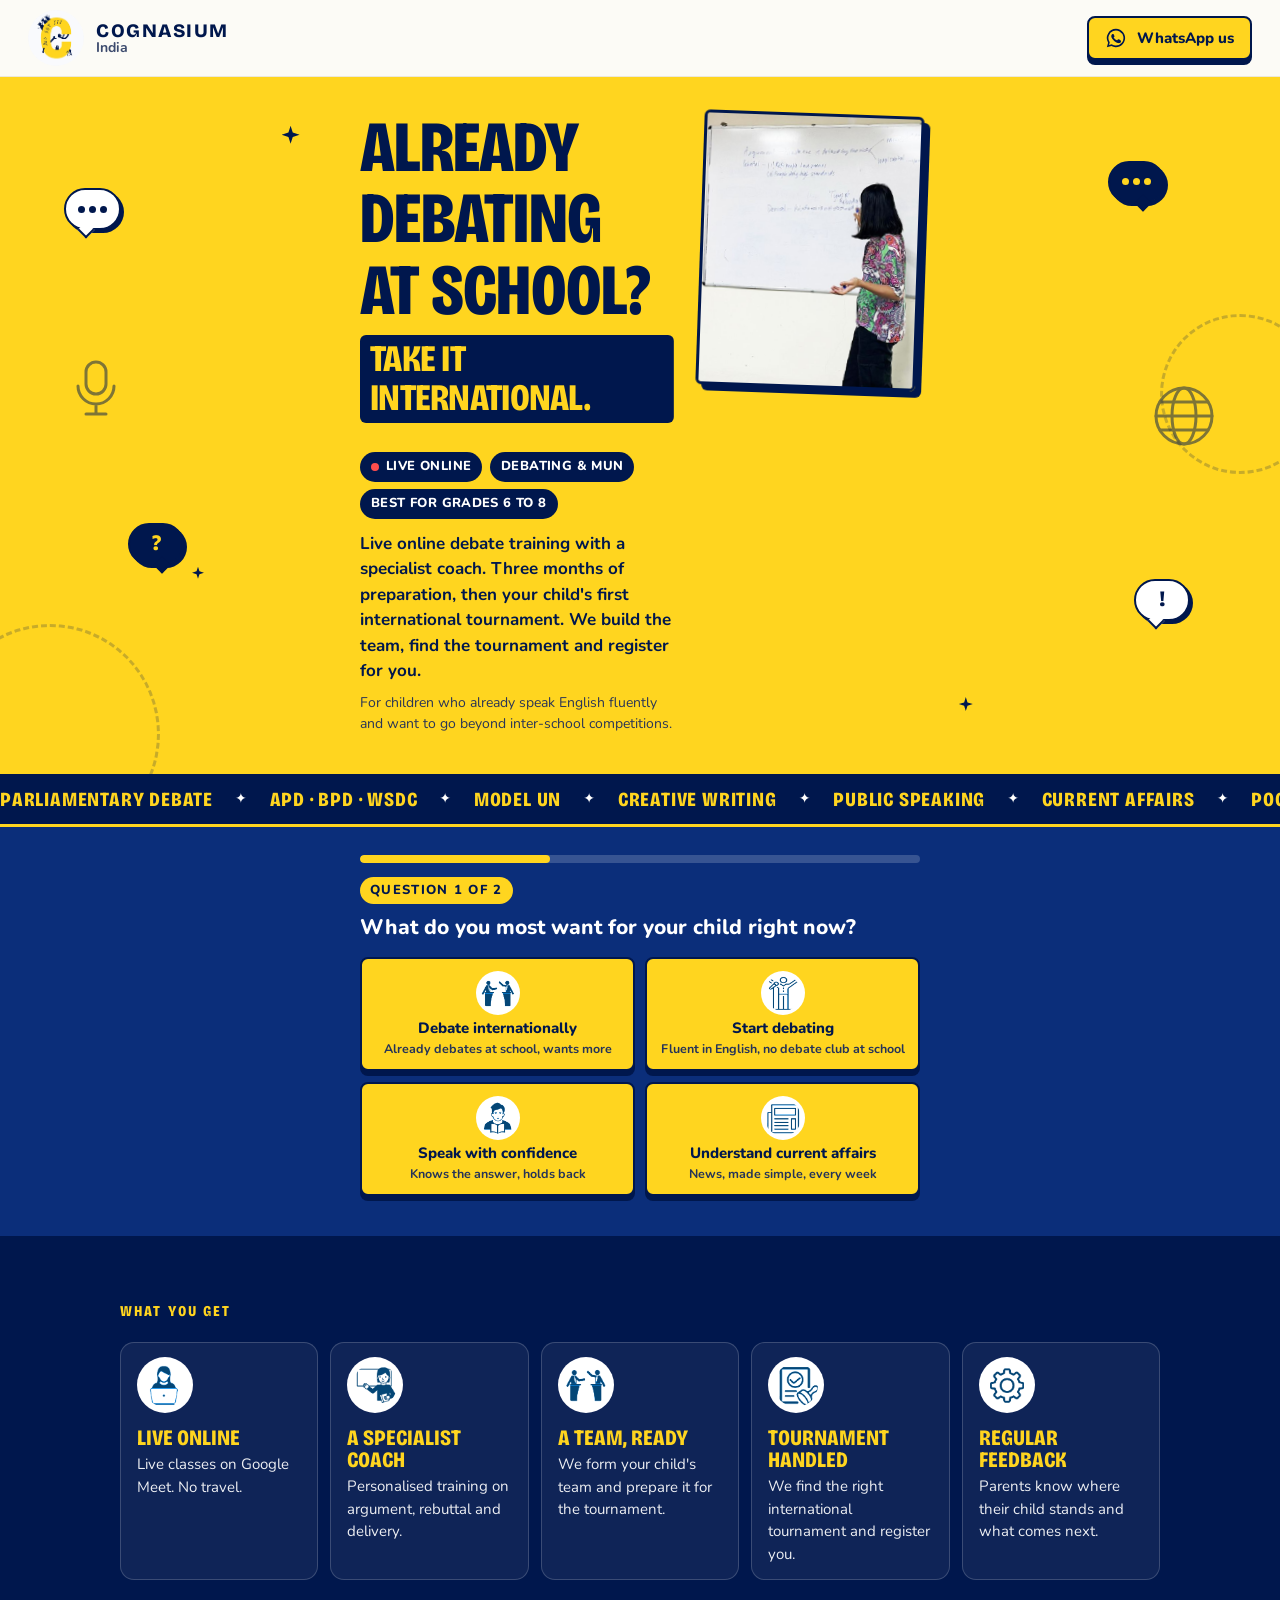
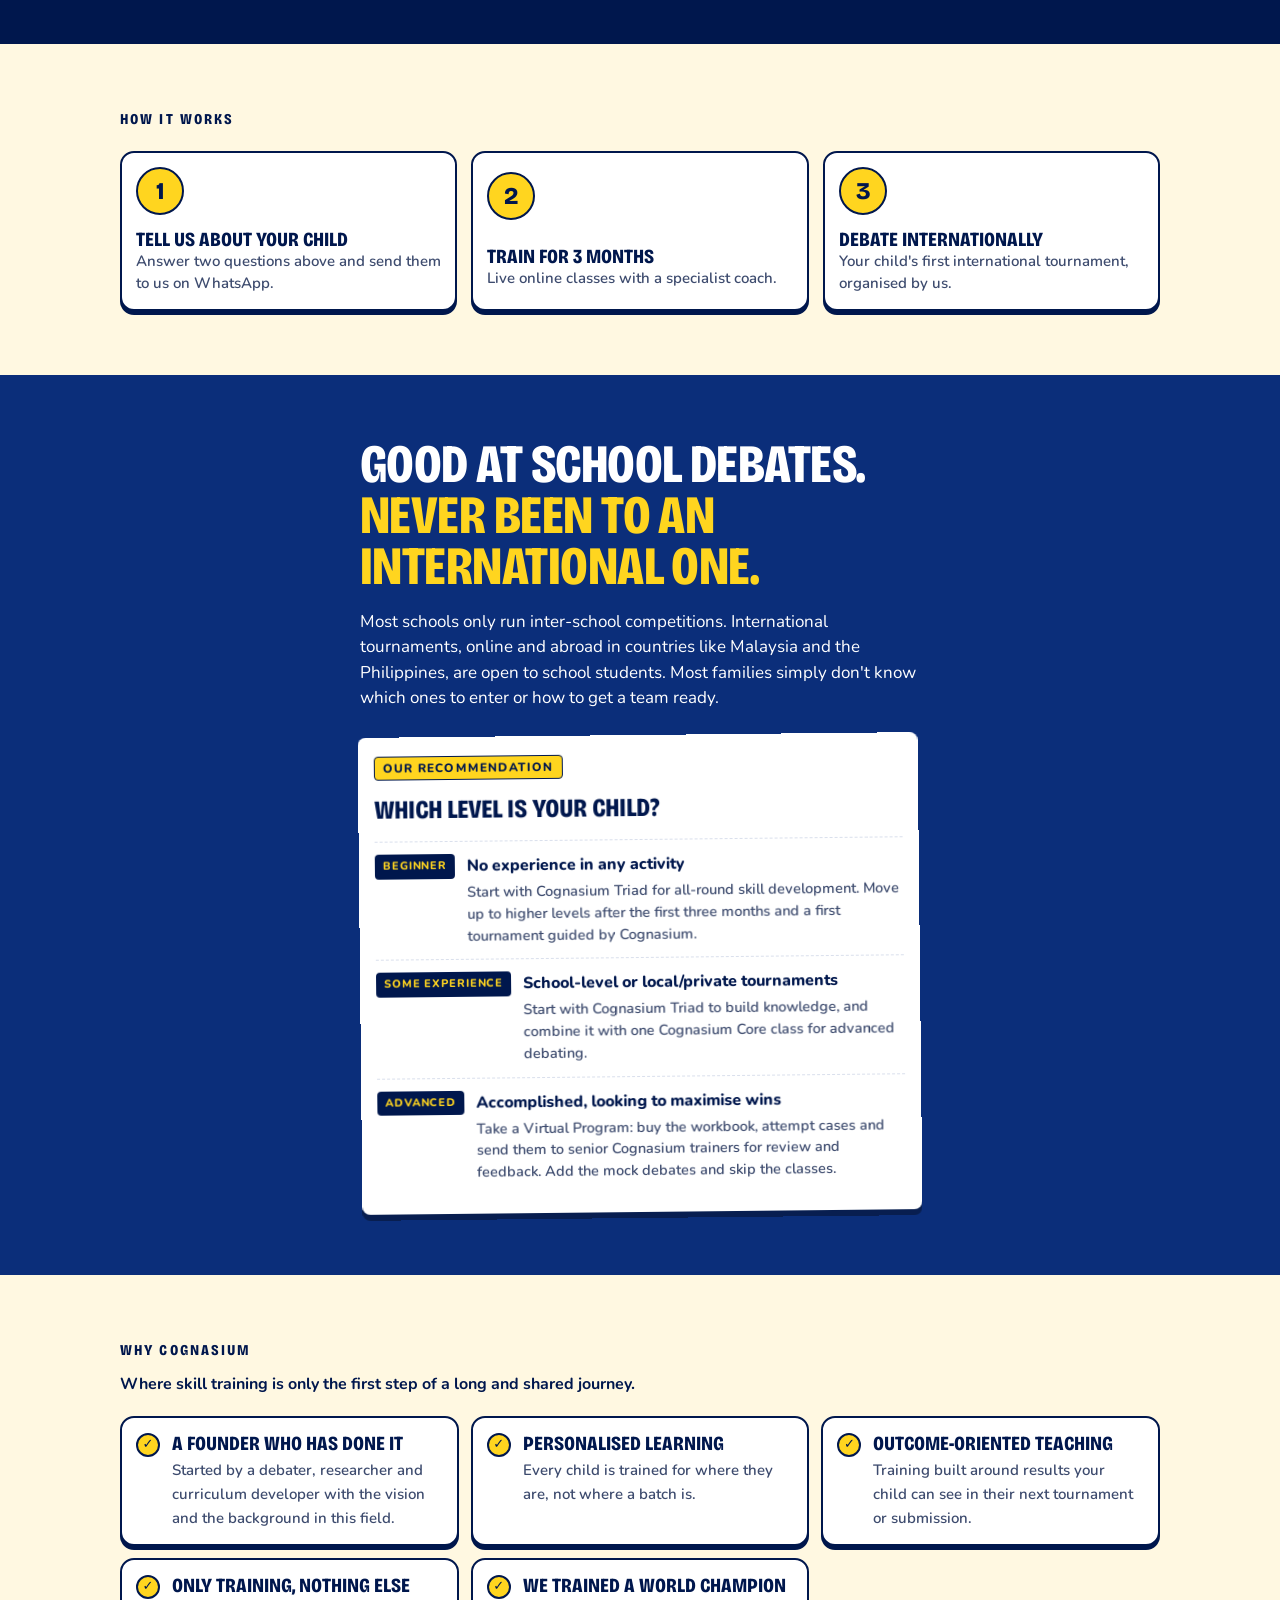
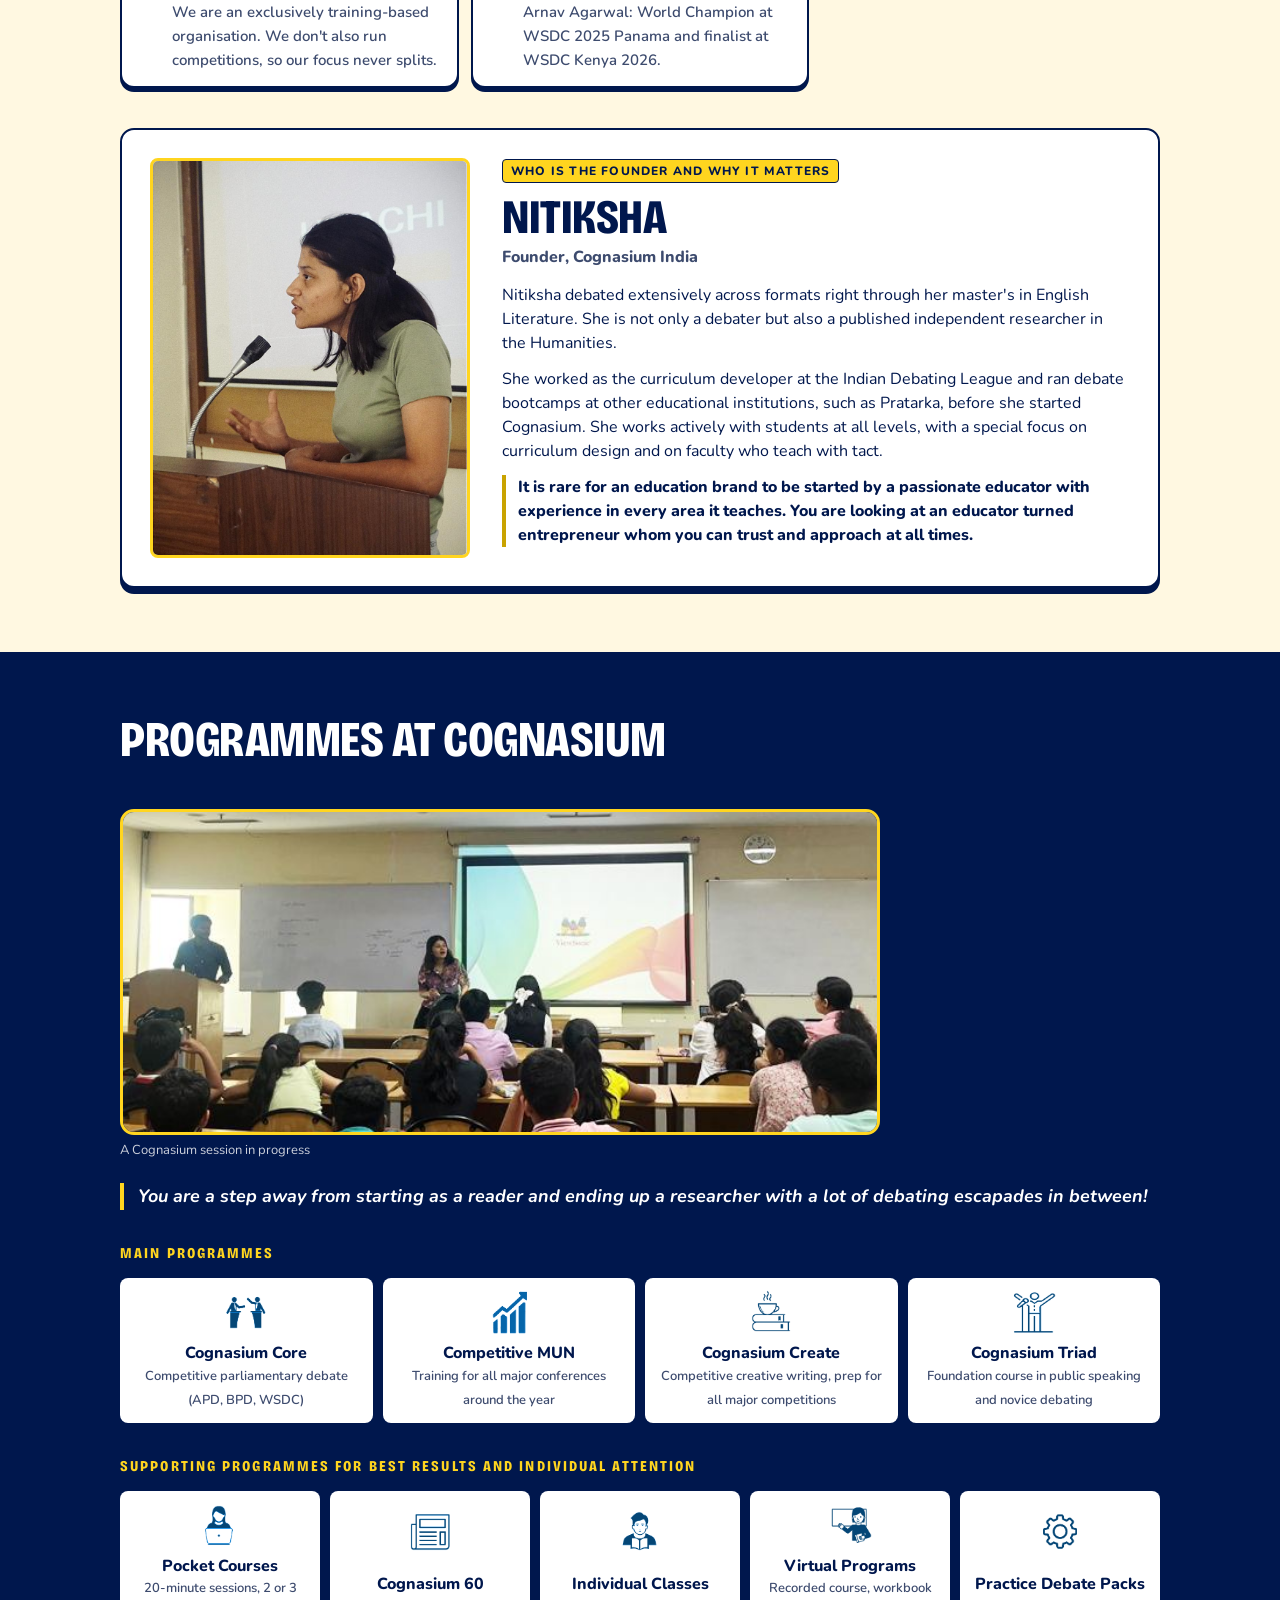
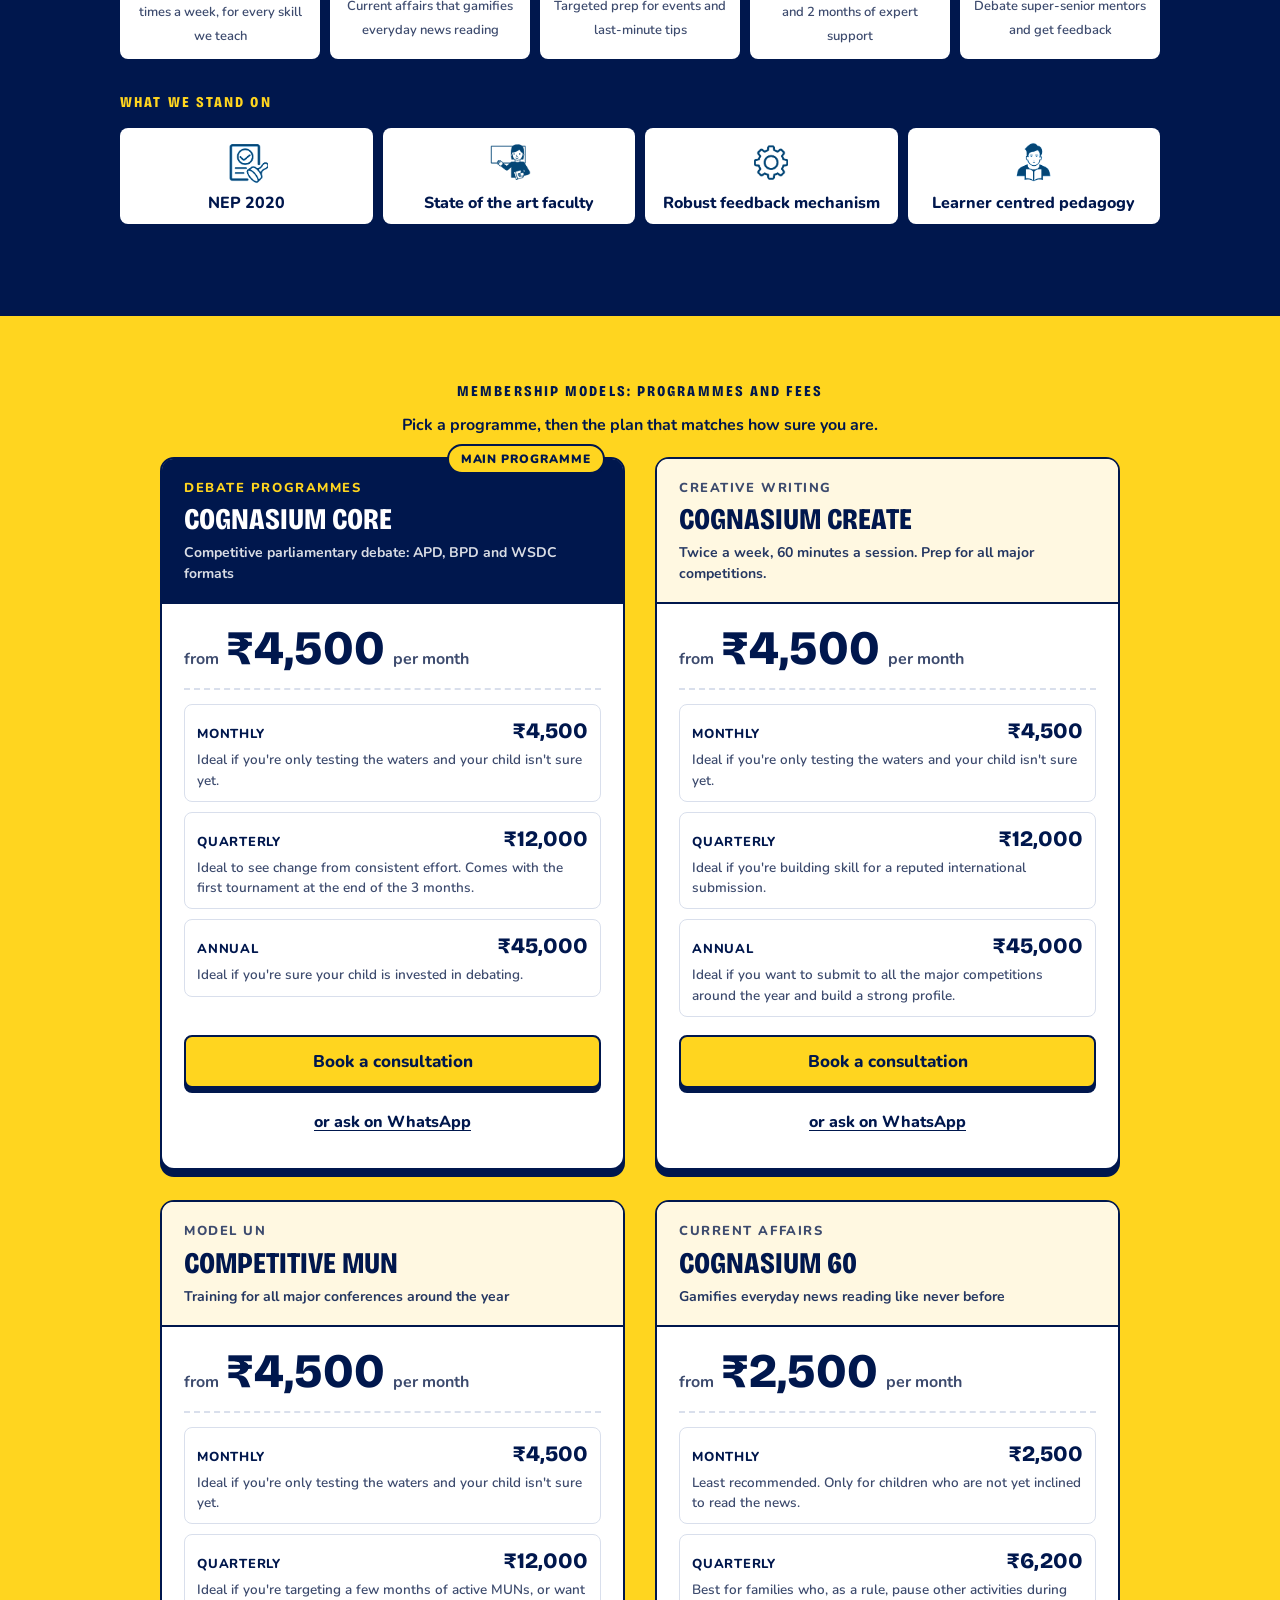
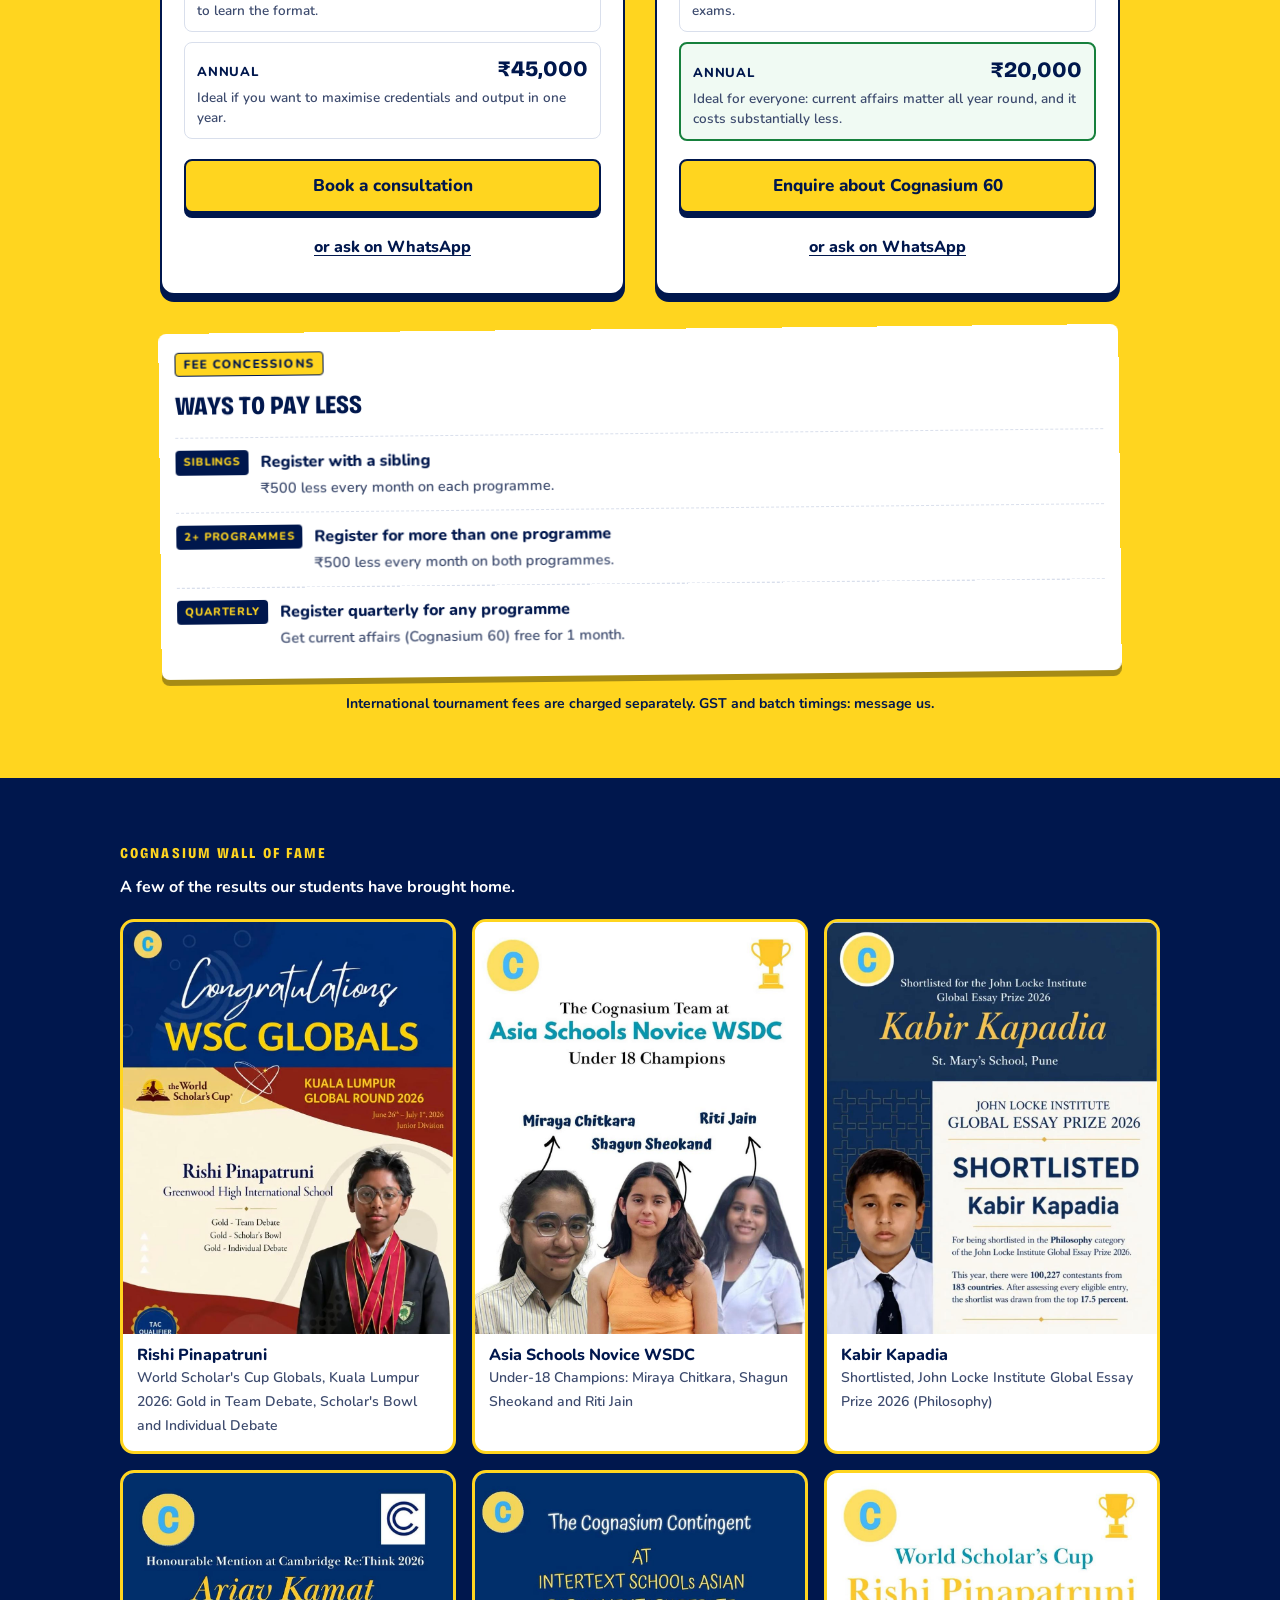
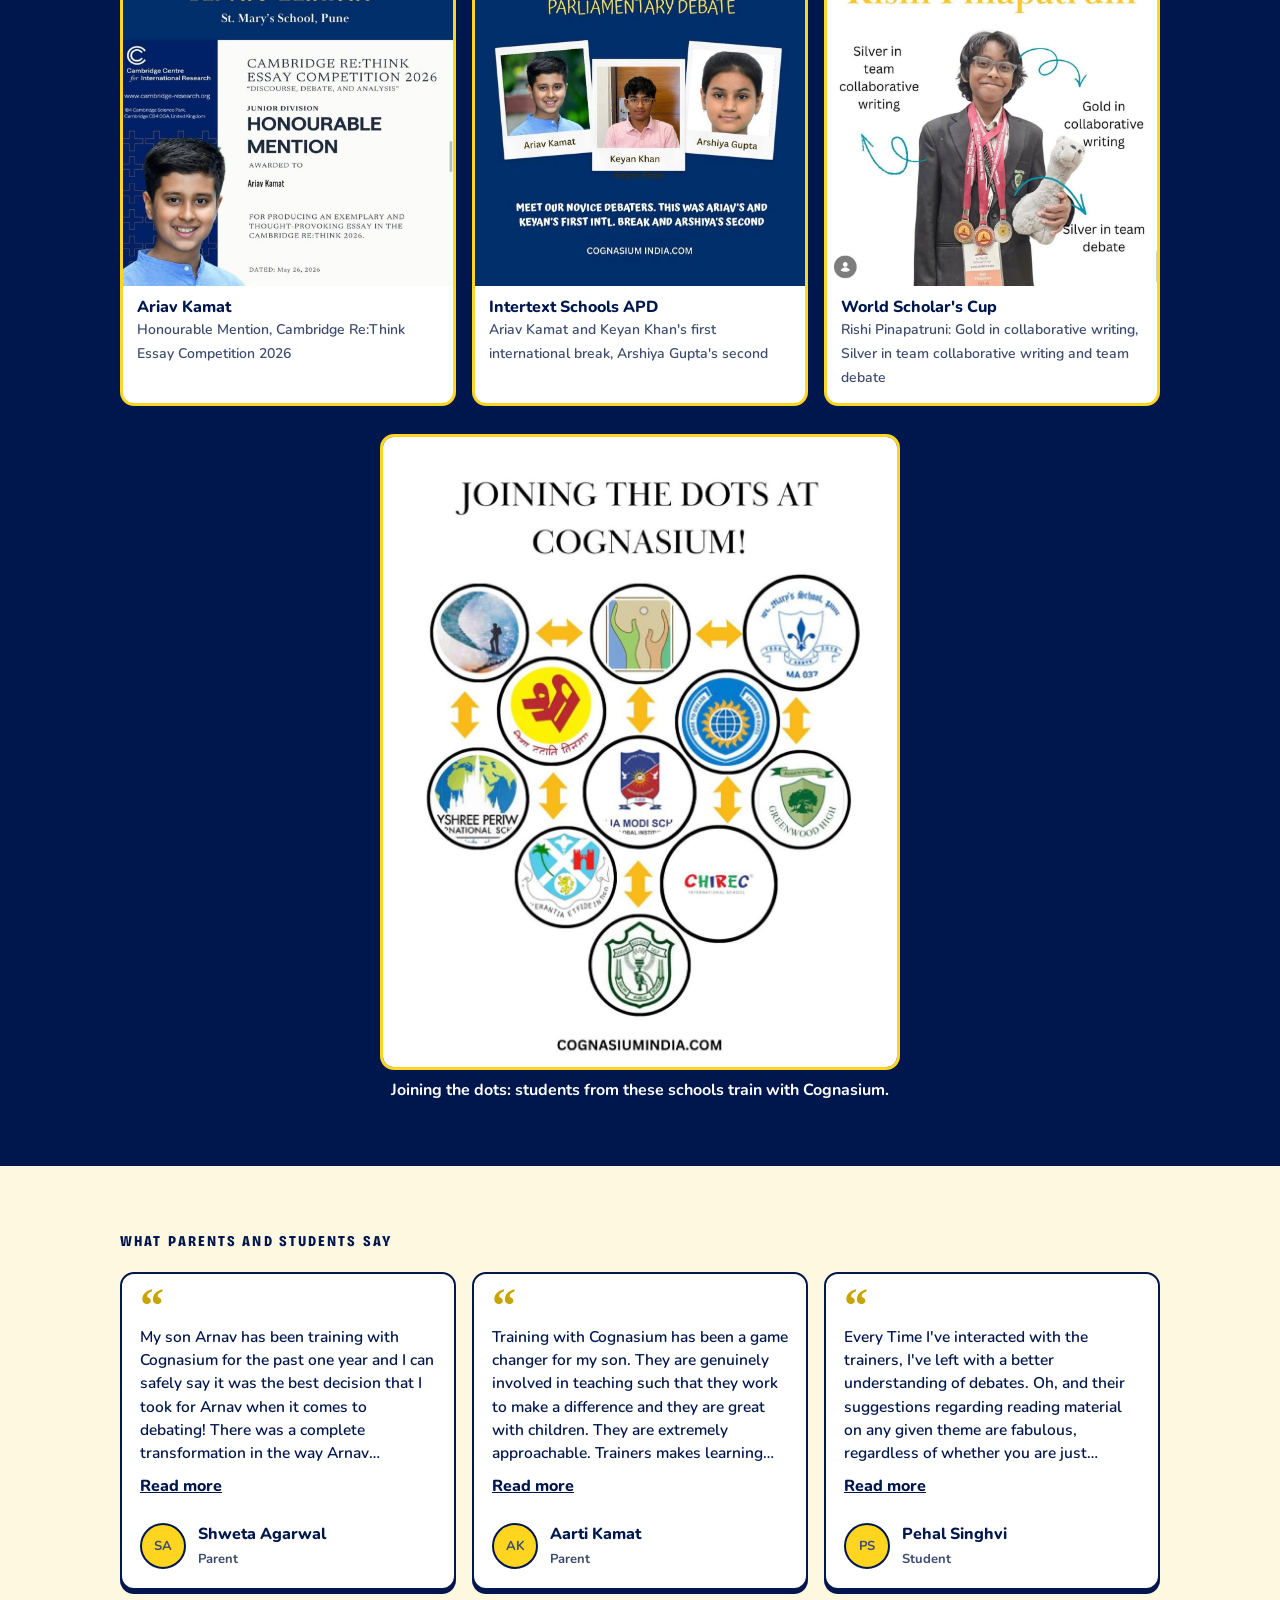
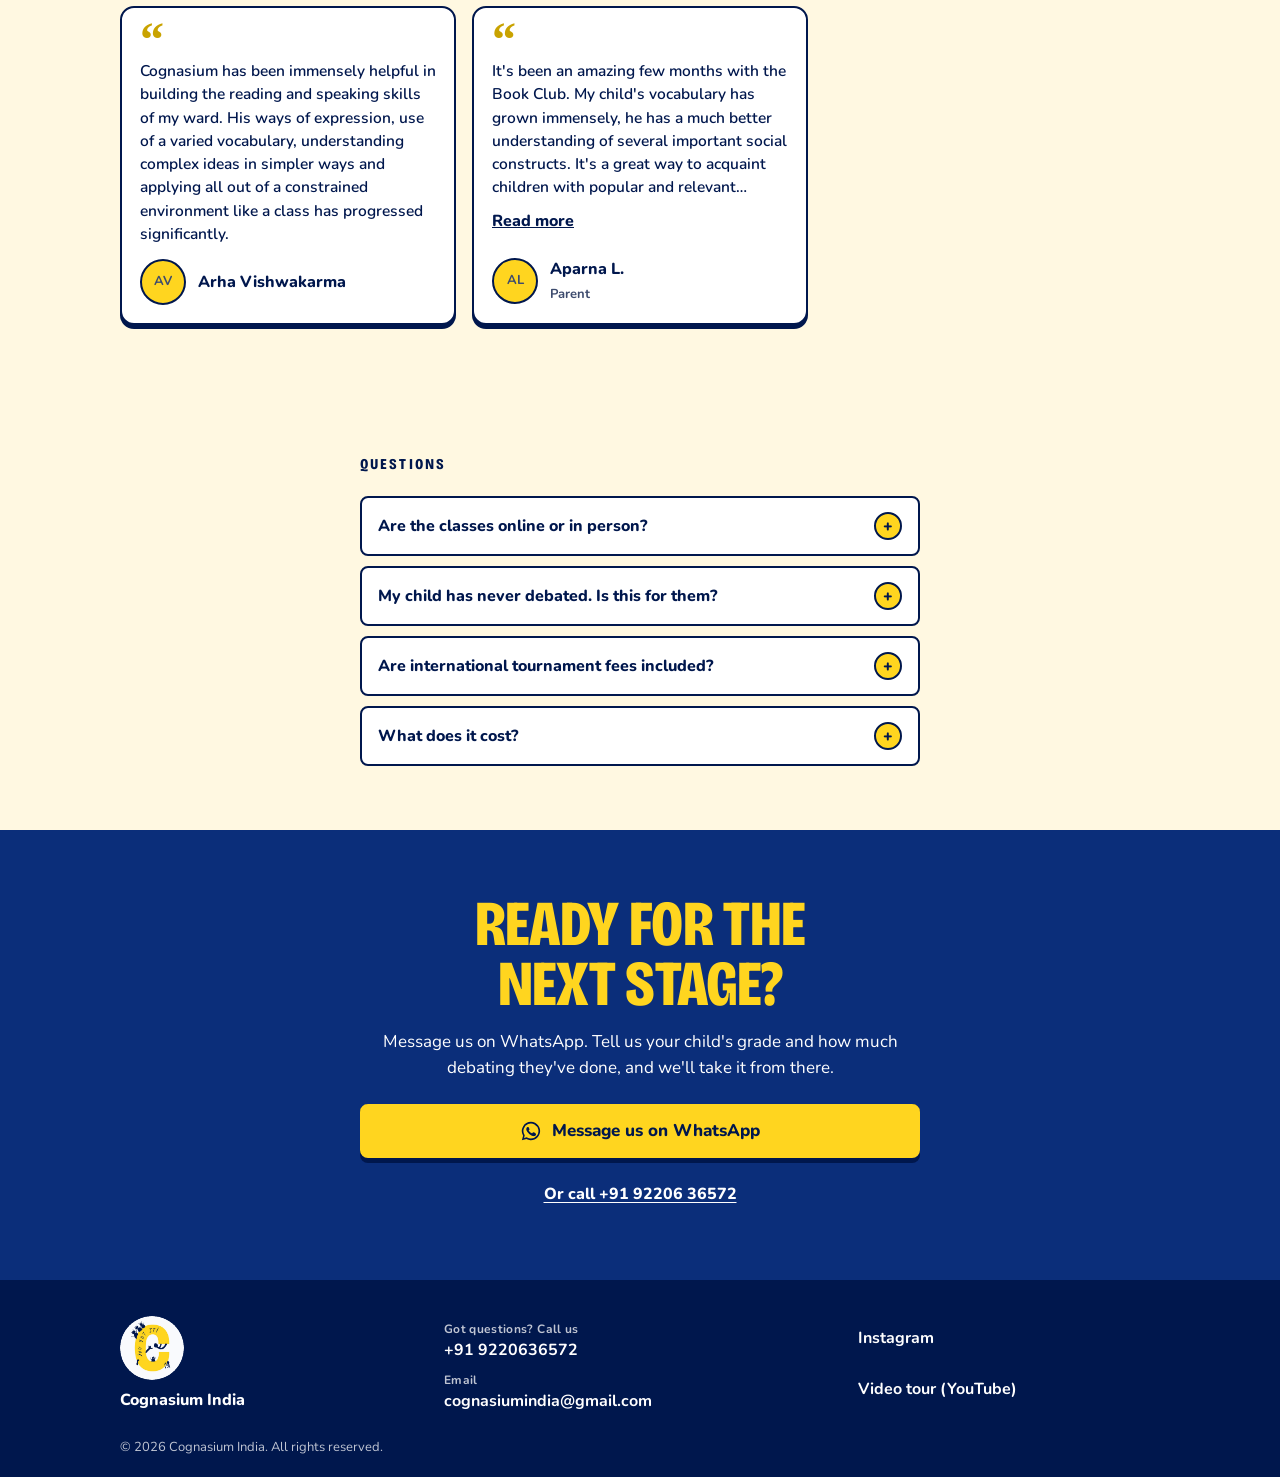
==== commit 6a52e29d: "Add Google Doc content: why Cognasium, founder, programmes, fees, wall of fame - Why Cognasium (5 po" ====
--- a/index.html
+++ b/index.html
@@ -174,13 +174,24 @@
       </div>
     </section>
 
-    <!-- 3d. PROGRAMMES / PRICING -->
-    <section class="band-yellow section" id="pricing" aria-labelledby="pricing-title" hidden>
-      <div class="wrap">
-        <h2 class="section-label" id="pricing-title" data-text="pricing.label"></h2>
-        <p class="section-intro" data-text="pricing.intro"></p>
-        <div class="price-grid" id="price-grid"></div>
-        <p class="fine" data-text="pricing.footnote"></p>
+    <!-- 3c2. WHY COGNASIUM + FOUNDER -->
+    <section class="band-cream section" id="why" aria-labelledby="why-title">
+      <div class="wrap">
+        <h2 class="section-label" id="why-title" data-text="why.heading"></h2>
+        <p class="section-intro" data-text="why.intro"></p>
+        <ul class="why-grid" id="why-points"></ul>
+
+        <div class="founder" id="founder">
+          <figure class="founder-photo">
+            <img data-src-from="founder.photo" data-alt-from="founder.photoAlt" loading="lazy" width="857" height="1280" alt="">
+          </figure>
+          <div class="founder-copy">
+            <p class="paper-label" data-text="founder.label"></p>
+            <h3 class="display founder-name" data-text="founder.name"></h3>
+            <p class="founder-role" data-text="founder.role"></p>
+            <div id="founder-text"></div>
+          </div>
+        </div>
       </div>
     </section>
 
@@ -198,13 +209,40 @@
         <p class="tagline" data-text="proof.tagline"></p>
 
         <h3 class="sub-label" data-text="proof.programmesHeading"></h3>
-        <ul class="logo-grid" id="programmes"></ul>
+        <ul class="logo-grid cols-4" id="programmes"></ul>
         <p class="verticals" data-text="proof.verticalsLine"></p>
+
+        <h3 class="sub-label" data-text="proof.supportingHeading"></h3>
+        <ul class="logo-grid" id="supporting"></ul>
 
         <h3 class="sub-label" data-text="proof.pillarsHeading"></h3>
         <ul class="logo-grid pillars" id="pillars"></ul>
 
         <div class="coach-grid" id="coaches" hidden></div>
+      </div>
+    </section>
+
+    <!-- 3d. PROGRAMMES / PRICING -->
+    <section class="band-yellow section" id="pricing" aria-labelledby="pricing-title" hidden>
+      <div class="wrap">
+        <h2 class="section-label" id="pricing-title" data-text="pricing.label"></h2>
+        <p class="section-intro" data-text="pricing.intro"></p>
+        <div class="price-grid" id="price-grid"></div>
+        <article class="paper-card concessions" id="concessions" hidden></article>
+        <p class="fine" data-text="pricing.footnote"></p>
+      </div>
+    </section>
+
+    <!-- 3d2. WALL OF FAME -->
+    <section class="band-navy on-dark section" id="wall-of-fame" aria-labelledby="fame-title">
+      <div class="wrap">
+        <h2 class="section-label" id="fame-title" data-text="wallOfFame.heading"></h2>
+        <p class="section-intro" data-text="wallOfFame.intro"></p>
+        <ul class="fame-grid" id="fame-grid"></ul>
+        <figure class="fame-schools">
+          <img data-src-from="wallOfFame.schools.img" data-alt-from="wallOfFame.schools.alt" loading="lazy" width="1045" height="1280" alt="">
+          <figcaption data-text="wallOfFame.schools.caption"></figcaption>
+        </figure>
       </div>
     </section>
 
--- a/css/styles.css
+++ b/css/styles.css
@@ -419,6 +419,48 @@
 .sticky-copy strong { font-weight: 800; }
 .sticky-copy span { font-size: 12.5px; opacity: .8; }
 
+/* ---------- Why Cognasium + founder ---------- */
+.why-grid { display: grid; gap: 12px; }
+.why-grid li { background: #fff; border: 2px solid var(--c-navy); border-radius: var(--r-md); padding: 14px 16px 14px 50px; box-shadow: 0 4px 0 var(--c-navy); position: relative; }
+.why-grid li::before { content: "✓"; position: absolute; left: 14px; top: 15px; width: 24px; height: 24px; border-radius: 50%; background: var(--c-yellow); border: 2px solid var(--c-navy); display: grid; place-items: center; font-weight: 900; font-size: 13px; }
+.why-grid strong { display: block; font-family: var(--f-display); font-weight: 800; font-stretch: 78%; font-size: 20px; text-transform: uppercase; line-height: 1.1; margin-bottom: 4px; }
+.why-grid span { font-size: 15px; font-weight: 600; color: var(--c-muted); }
+.founder { display: grid; gap: 22px; margin-top: 40px; background: #fff; border: 2.5px solid var(--c-navy); border-radius: var(--r-md); padding: 18px; box-shadow: 0 6px 0 var(--c-navy); }
+.founder-photo { margin: 0; }
+.founder-photo img { width: 100%; max-width: 320px; aspect-ratio: 4 / 5; object-fit: cover; object-position: 50% 25%; border-radius: var(--r-sm); border: 3px solid var(--c-yellow); }
+.founder-copy .paper-label { display: inline-block; font-size: 12px; font-weight: 800; letter-spacing: .1em; background: var(--c-yellow); border: 1.5px solid var(--c-navy); padding: 2px 8px; border-radius: 4px; }
+.founder-name { font-size: clamp(34px, 8vw, 48px); margin-top: 10px; line-height: 1; }
+.founder-role { font-weight: 800; color: var(--c-muted); margin: 4px 0 14px; }
+.founder-copy #founder-text p { margin-bottom: 12px; font-size: 16px; }
+.founder-copy #founder-text p:last-child { font-weight: 800; border-left: 4px solid var(--c-yellow-dark); padding-left: 12px; margin-bottom: 0; }
+
+/* ---------- Pricing tiers + concessions ---------- */
+.price-sub { margin-top: 8px; font-size: 14px; font-weight: 700; opacity: .85; }
+.price-from { font-weight: 700; color: var(--c-muted); }
+.price-tiers { flex: 1 0 auto; margin: 14px 0 18px; display: grid; gap: 10px; align-content: start; }
+.price-tiers li { border: 1.5px solid var(--c-border); border-radius: var(--r-sm); padding: 10px 12px; }
+.price-tiers li.best { border: 2px solid var(--c-success); background: #F0FAF3; }
+.tier-top { display: flex; justify-content: space-between; align-items: baseline; gap: 8px; }
+.tier-top strong { font-weight: 800; text-transform: uppercase; letter-spacing: .06em; font-size: 13px; }
+.tier-price { font-family: var(--f-display); font-weight: 800; font-size: 22px; }
+.price-tiers p { font-size: 13.5px; font-weight: 600; color: var(--c-muted); margin-top: 2px; }
+.price-wa { display: block; text-align: center; margin-top: 12px; font-weight: 800; color: var(--c-navy); text-decoration: underline; text-underline-offset: 3px; min-height: 44px; line-height: 44px; }
+.price-wa:hover { color: var(--c-success); }
+.concessions { max-width: 960px; margin: 34px auto 0; }
+
+/* ---------- Wall of fame ---------- */
+.fame-grid { display: grid; grid-template-columns: 1fr; gap: 16px; }
+.fame-card { background: #fff; color: var(--c-navy); border-radius: var(--r-md); overflow: hidden; border: 3px solid var(--c-yellow); display: flex; flex-direction: column; }
+.fame-card a { display: block; }
+.fame-card img { width: 100%; aspect-ratio: 4 / 5; object-fit: cover; object-position: top; transition: transform .4s ease; }
+.fame-card a:hover img, .fame-card a:focus-visible img { transform: scale(1.03); }
+.fame-card div { padding: 12px 14px 14px; }
+.fame-card strong { display: block; font-weight: 800; line-height: 1.2; }
+.fame-card span { font-size: 14px; font-weight: 600; color: var(--c-muted); }
+.fame-schools { margin: 28px auto 0; max-width: 520px; text-align: center; }
+.fame-schools img { width: 100%; border-radius: var(--r-md); border: 3px solid var(--c-yellow); background: #fff; }
+.fame-schools figcaption { margin-top: 8px; font-weight: 700; }
+
 /* ---------- Tablet ---------- */
 @media (min-width: 600px) {
   .hero { padding: 36px 0 40px; }
@@ -431,6 +473,9 @@
   .logo-grid { grid-template-columns: repeat(3, 1fr); }
   .t-grid { grid-template-columns: repeat(2, 1fr); }
   .price-grid { grid-template-columns: repeat(2, minmax(0, 1fr)); align-items: stretch; }
+  .why-grid { grid-template-columns: repeat(2, 1fr); }
+  .founder { grid-template-columns: minmax(0, 280px) 1fr; align-items: start; padding: 24px; }
+  .fame-grid { grid-template-columns: repeat(2, 1fr); }
   .footer-grid { grid-template-columns: 1fr 1.3fr 1fr; }
   .tile-n { font-size: 34px; }
 }
@@ -445,7 +490,10 @@
   .wyg-card { grid-template-columns: 1fr; text-align: left; align-content: start; }
   .logo-grid { grid-template-columns: repeat(5, 1fr); }
   .logo-grid li { grid-template-columns: 1fr; text-align: center; justify-items: center; }
-  .pillars { grid-template-columns: repeat(4, 1fr); }
+  .pillars, .logo-grid.cols-4 { grid-template-columns: repeat(4, 1fr); }
+  .why-grid { grid-template-columns: repeat(3, 1fr); }
+  .founder { grid-template-columns: 320px 1fr; gap: 32px; padding: 28px; }
+  .fame-grid { grid-template-columns: repeat(3, 1fr); }
   .t-grid { grid-template-columns: repeat(3, 1fr); }
   .proof-photo img { aspect-ratio: 21 / 9; }
 }
